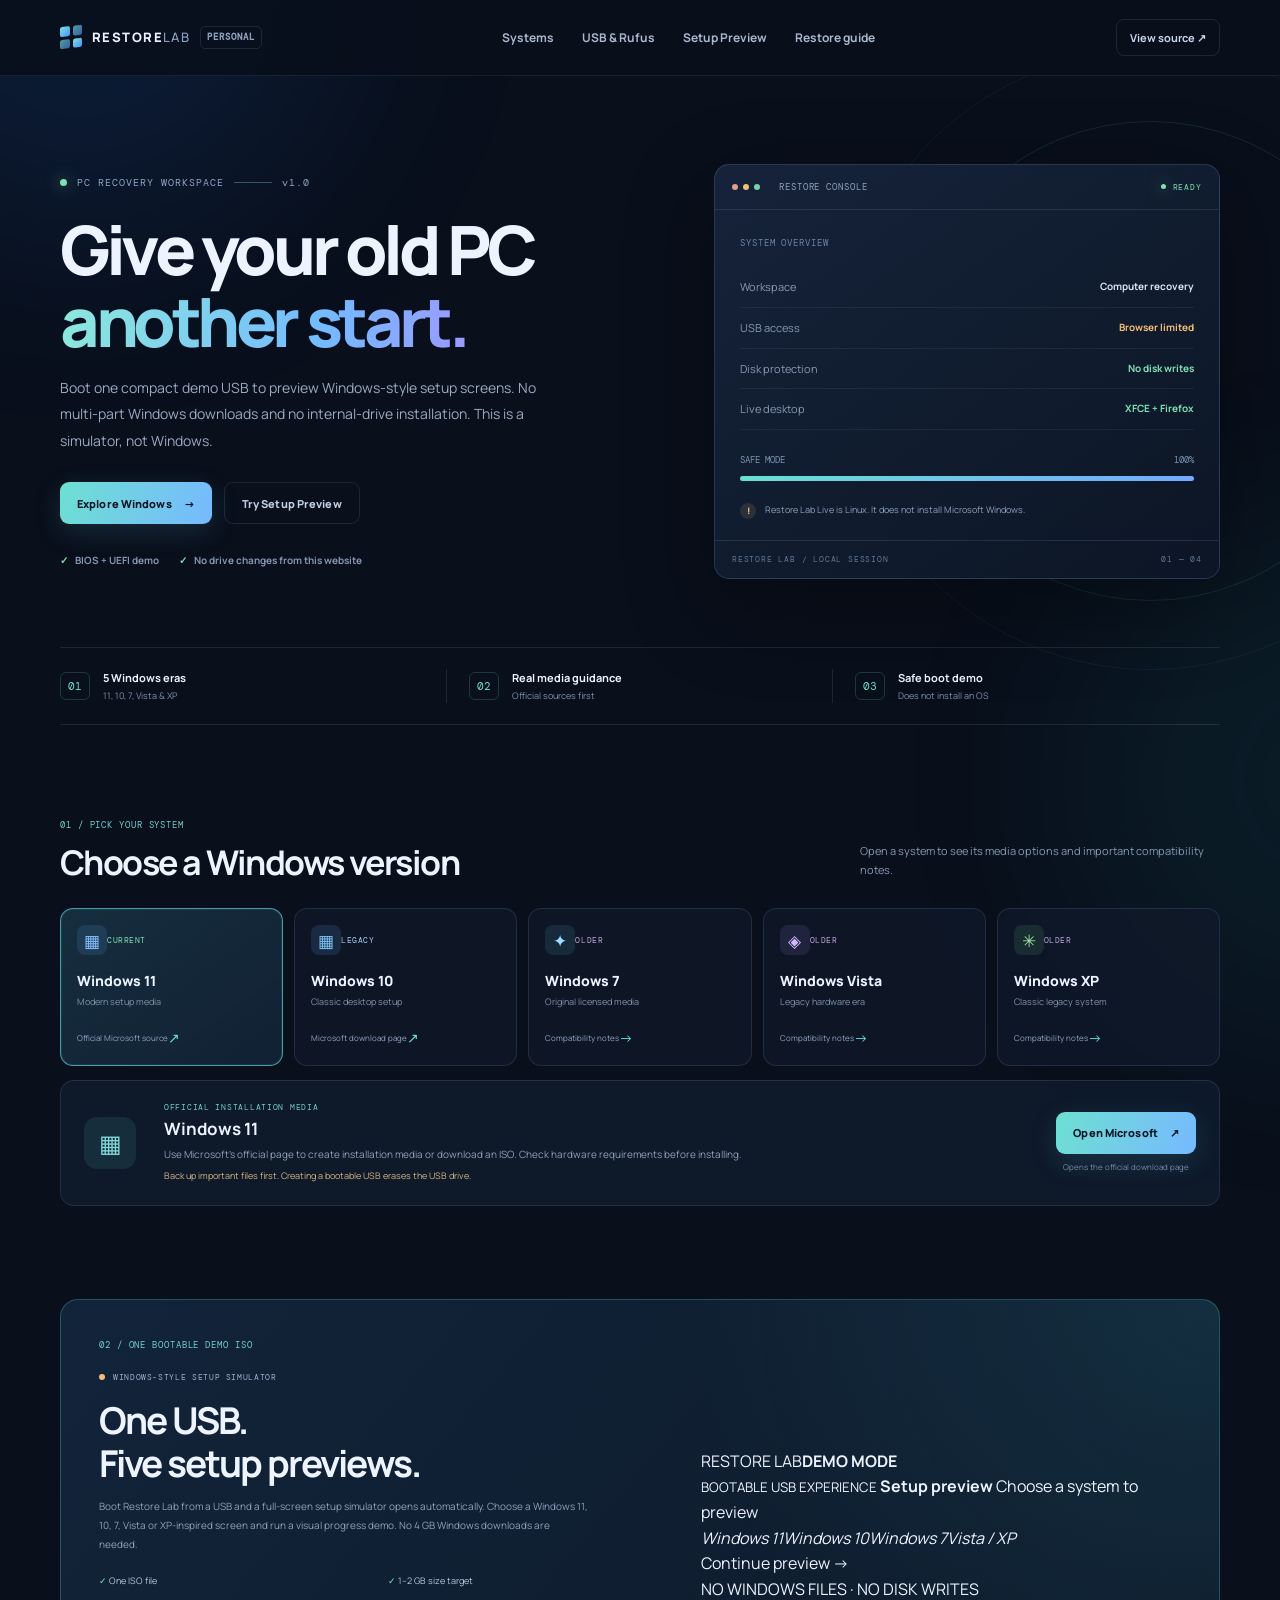
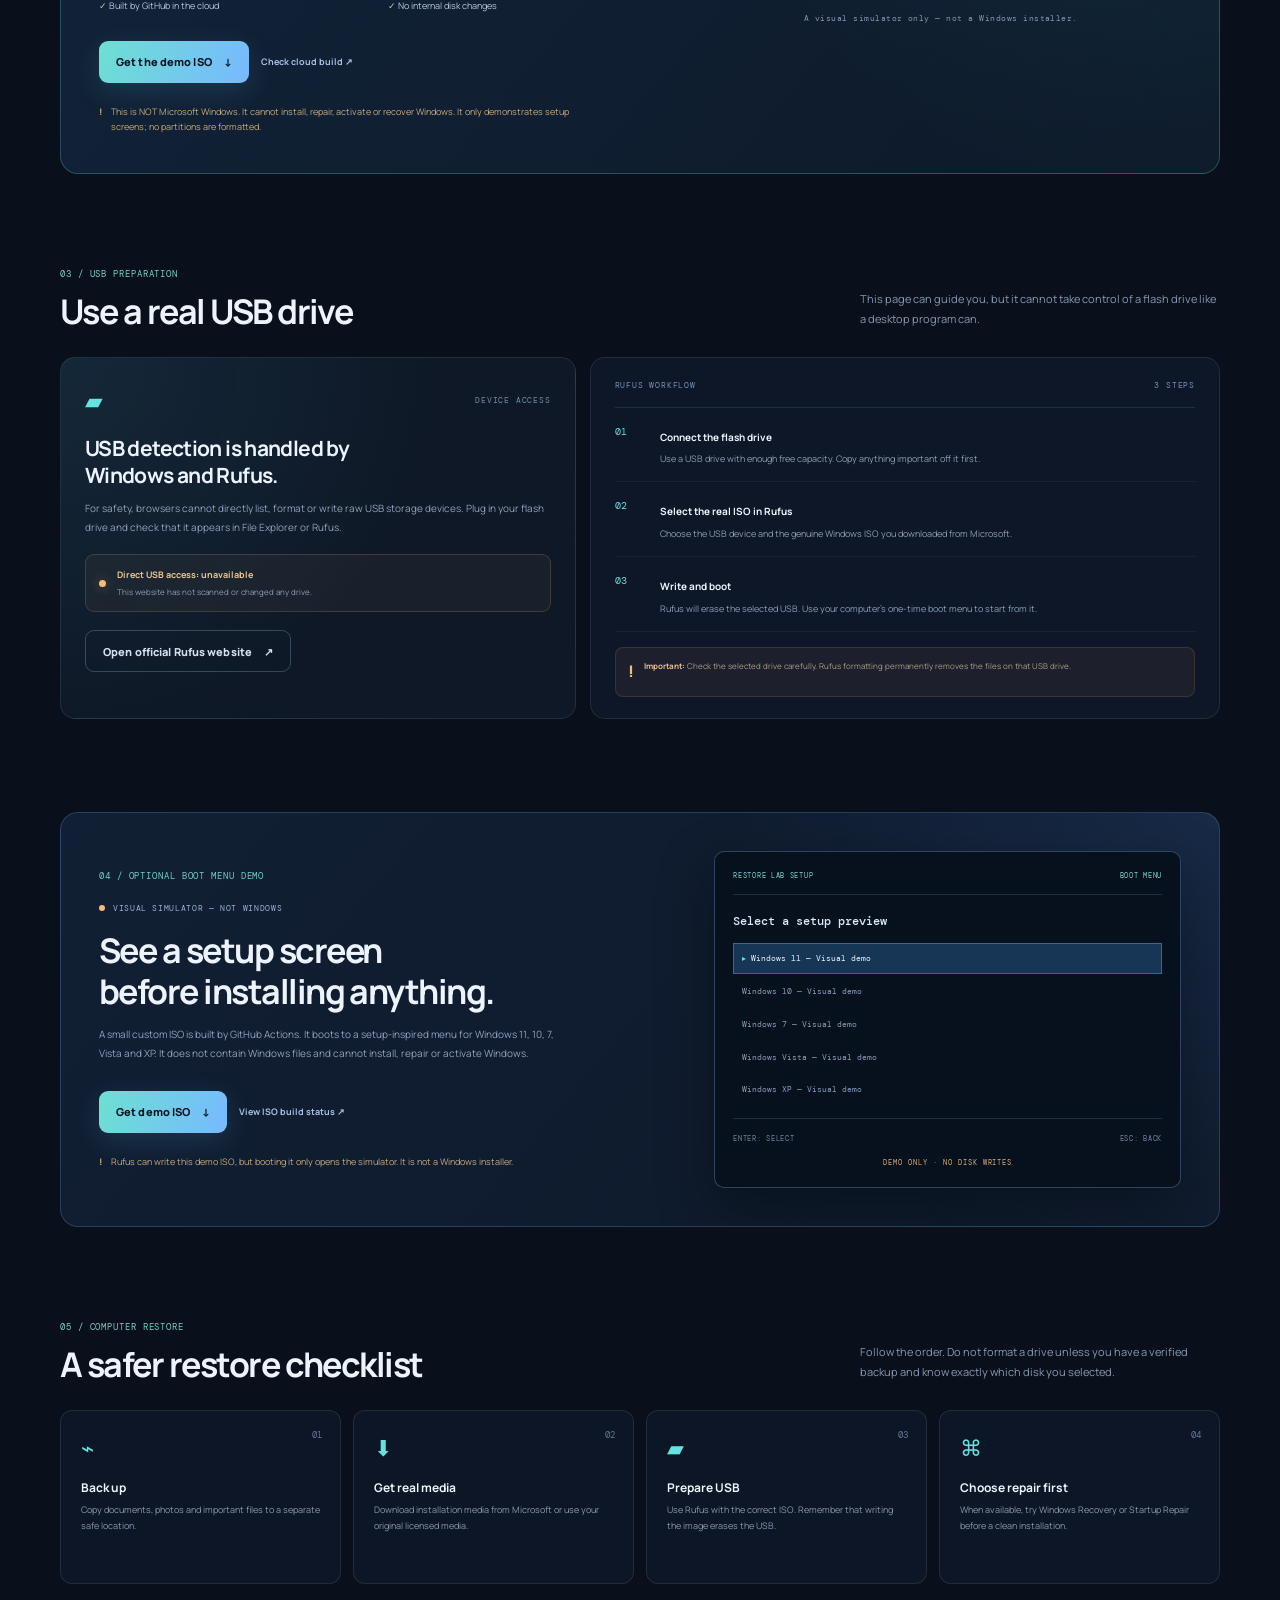
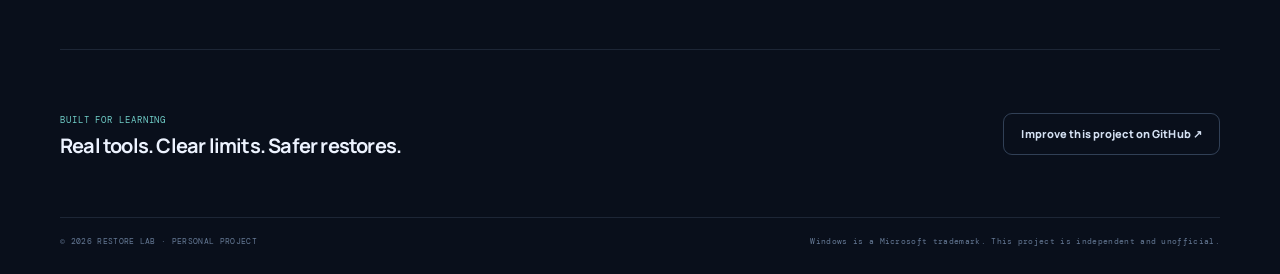
==== index.html @ e09417a5 "Update Restore Lab site for compact setup simulator ISO" ====
<!doctype html>
<html lang="en">
<head>
  <meta charset="utf-8">
  <meta name="viewport" content="width=device-width, initial-scale=1">
  <meta name="theme-color" content="#0b1220">
  <meta name="description" content="A personal PC recovery workspace for Windows installation media, USB preparation and a safe bootable setup simulator.">
  <title>Restore Lab — PC Recovery Workspace</title>
  <link rel="preconnect" href="https://fonts.googleapis.com">
  <link rel="preconnect" href="https://fonts.gstatic.com" crossorigin>
  <link href="https://fonts.googleapis.com/css2?family=DM+Mono:wght@400;500&family=Manrope:wght@400;500;600;700;800&display=swap" rel="stylesheet">
  <link rel="stylesheet" href="styles.css">
</head>
<body>
  <div class="ambient ambient-one"></div>
  <div class="ambient ambient-two"></div>

  <header class="topbar">
    <a class="brand" href="#home" aria-label="Restore Lab home">
      <span class="brand-mark"><span></span><span></span><span></span><span></span></span>
      <span>RESTORE<span class="brand-light">LAB</span></span>
      <span class="version-tag">PERSONAL</span>
    </a>
    <nav class="main-nav" aria-label="Main navigation">
      <a href="#systems">Systems</a>
      <a href="#usb">USB & Rufus</a>
      <a href="#live-os">Setup Preview</a>
      <a href="#restore">Restore guide</a>
    </nav>
    <a class="top-action" href="https://github.com/sd201826/Computer" target="_blank" rel="noopener">View source <span aria-hidden="true">↗</span></a>
  </header>

  <main id="home">
    <section class="hero shell">
      <div class="hero-copy">
        <div class="eyebrow"><span class="pulse-dot"></span> PC RECOVERY WORKSPACE <span class="eyebrow-line"></span> v1.0</div>
        <h1>Give your old PC<br><span class="gradient-text">another start.</span></h1>
        <p class="hero-lead">Boot one compact demo USB to preview Windows-style setup screens. No multi-part Windows downloads and no internal-drive installation. This is a simulator, not Windows.</p>
        <div class="hero-actions">
          <a class="button button-primary" href="#systems">Explore Windows <span aria-hidden="true">→</span></a>
          <a class="button button-quiet" href="#live-os">Try Setup Preview</a>
        </div>
        <div class="hero-footnotes">
          <span><i class="tiny-check">✓</i> BIOS + UEFI demo</span>
          <span><i class="tiny-check">✓</i> No drive changes from this website</span>
        </div>
      </div>

      <div class="console-card">
        <div class="console-top">
          <div class="window-dots"><i></i><i></i><i></i></div>
          <span>RESTORE CONSOLE</span>
          <span class="console-live"><b></b> READY</span>
        </div>
        <div class="console-content">
          <div class="console-heading">SYSTEM OVERVIEW</div>
          <div class="console-row"><span>Workspace</span><strong>Computer recovery</strong></div>
          <div class="console-row"><span>USB access</span><strong class="status-limited">Browser limited</strong></div>
          <div class="console-row"><span>Disk protection</span><strong class="status-ok">No disk writes</strong></div>
          <div class="console-row"><span>Live desktop</span><strong class="status-ok">XFCE + Firefox</strong></div>
          <div class="console-progress-label"><span>SAFE MODE</span><span>100%</span></div>
          <div class="console-progress"><span></span></div>
          <div class="console-note"><span class="note-symbol">!</span> Restore Lab Live is Linux. It does not install Microsoft Windows.</div>
        </div>
        <div class="console-bottom"><span>RESTORE LAB / LOCAL SESSION</span><span>01 — 04</span></div>
      </div>
      <div class="hero-orbit orbit-a"></div>
      <div class="hero-orbit orbit-b"></div>
    </section>

    <section class="metric-strip shell" aria-label="Workspace capabilities">
      <div class="metric"><span class="metric-icon">01</span><div><strong>5 Windows eras</strong><small>11, 10, 7, Vista & XP</small></div></div>
      <div class="metric"><span class="metric-icon">02</span><div><strong>Real media guidance</strong><small>Official sources first</small></div></div>
      <div class="metric"><span class="metric-icon">03</span><div><strong>Safe boot demo</strong><small>Does not install an OS</small></div></div>
    </section>

    <section class="section shell" id="systems">
      <div class="section-heading">
        <div><div class="section-kicker">01 / PICK YOUR SYSTEM</div><h2>Choose a Windows version</h2></div>
        <p>Open a system to see its media options and important compatibility notes.</p>
      </div>

      <div class="system-grid">
        <button class="system-card selected" type="button" data-system="win11" aria-pressed="true">
          <span class="system-topline"><span class="system-icon windows-icon">▦</span><span class="system-status status-current">CURRENT</span></span>
          <span class="system-name">Windows 11</span>
          <span class="system-desc">Modern setup media</span>
          <span class="system-bottom"><span>Official Microsoft source</span><span class="arrow">↗</span></span>
        </button>
        <button class="system-card" type="button" data-system="win10" aria-pressed="false">
          <span class="system-topline"><span class="system-icon win10-icon">▦</span><span class="system-status status-legacy">LEGACY</span></span>
          <span class="system-name">Windows 10</span>
          <span class="system-desc">Classic desktop setup</span>
          <span class="system-bottom"><span>Microsoft download page</span><span class="arrow">↗</span></span>
        </button>
        <button class="system-card" type="button" data-system="win7" aria-pressed="false">
          <span class="system-topline"><span class="system-icon win7-icon">✦</span><span class="system-status status-old">OLDER</span></span>
          <span class="system-name">Windows 7</span>
          <span class="system-desc">Original licensed media</span>
          <span class="system-bottom"><span>Compatibility notes</span><span class="arrow">→</span></span>
        </button>
        <button class="system-card" type="button" data-system="vista" aria-pressed="false">
          <span class="system-topline"><span class="system-icon vista-icon">◈</span><span class="system-status status-old">OLDER</span></span>
          <span class="system-name">Windows Vista</span>
          <span class="system-desc">Legacy hardware era</span>
          <span class="system-bottom"><span>Compatibility notes</span><span class="arrow">→</span></span>
        </button>
        <button class="system-card" type="button" data-system="xp" aria-pressed="false">
          <span class="system-topline"><span class="system-icon xp-icon">✳</span><span class="system-status status-old">OLDER</span></span>
          <span class="system-name">Windows XP</span>
          <span class="system-desc">Classic legacy system</span>
          <span class="system-bottom"><span>Compatibility notes</span><span class="arrow">→</span></span>
        </button>
      </div>

      <div class="system-detail" aria-live="polite">
        <div class="detail-icon" id="detail-icon">▦</div>
        <div class="detail-copy">
          <div class="detail-eyebrow" id="detail-eyebrow">OFFICIAL INSTALLATION MEDIA</div>
          <h3 id="detail-title">Windows 11</h3>
          <p id="detail-description">Use Microsoft's official page to create installation media or download an ISO. Check hardware requirements before installing.</p>
          <div class="detail-warning" id="detail-warning">Back up important files first. Creating a bootable USB erases the USB drive.</div>
        </div>
        <div class="detail-action">
          <a class="button button-primary" id="detail-link" href="https://www.microsoft.com/software-download/windows11" target="_blank" rel="noopener">Open Microsoft <span aria-hidden="true">↗</span></a>
          <span id="detail-link-note">Opens the official download page</span>
        </div>
      </div>
    </section>

    <section class="section shell" id="live-os">
      <div class="live-os-card">
        <div class="live-os-copy">
          <div class="section-kicker">02 / ONE BOOTABLE DEMO ISO</div>
          <div class="demo-label"><span></span> WINDOWS-STYLE SETUP SIMULATOR</div>
          <h2>One USB.<br>Five setup previews.</h2>
          <p>Boot Restore Lab from a USB and a full-screen setup simulator opens automatically. Choose a Windows 11, 10, 7, Vista or XP-inspired screen and run a visual progress demo. No 4 GB Windows downloads are needed.</p>
          <div class="live-feature-list">
            <span>✓ One ISO file</span><span>✓ 1–2 GB size target</span>
            <span>✓ Built by GitHub in the cloud</span><span>✓ No internal disk changes</span>
          </div>
          <div class="simulator-actions">
            <a class="button button-primary" href="https://github.com/sd201826/Computer/releases/tag/restore-lab-live-latest" target="_blank" rel="noopener">Get the demo ISO <span aria-hidden="true">↓</span></a>
            <a class="text-link" href="https://github.com/sd201826/Computer/actions/workflows/build-live-os.yml" target="_blank" rel="noopener">Check cloud build ↗</a>
          </div>
          <div class="simulator-warning"><span>!</span> This is NOT Microsoft Windows. It cannot install, repair, activate or recover Windows. It only demonstrates setup screens; no partitions are formatted.</div>
        </div>
        <div class="live-os-preview">
          <div class="setup-preview-screen">
            <div class="setup-preview-header"><span class="setup-preview-mark"></span><span>RESTORE LAB</span><b>DEMO MODE</b></div>
            <div class="setup-preview-body">
              <small>BOOTABLE USB EXPERIENCE</small>
              <strong>Setup preview</strong>
              <span>Choose a system to preview</span>
              <div class="setup-preview-choices"><i>Windows 11</i><i>Windows 10</i><i>Windows 7</i><i>Vista / XP</i></div>
              <div class="setup-preview-button">Continue preview <span>→</span></div>
            </div>
            <div class="setup-preview-footer">NO WINDOWS FILES · NO DISK WRITES</div>
          </div>
          <div class="theme-note">A visual simulator only — not a Windows installer.</div>
        </div>
      </div>
    </section>

    <section class="section shell" id="usb">
      <div class="section-heading">
        <div><div class="section-kicker">03 / USB PREPARATION</div><h2>Use a real USB drive</h2></div>
        <p>This page can guide you, but it cannot take control of a flash drive like a desktop program can.</p>
      </div>
      <div class="usb-layout">
        <div class="usb-panel">
          <div class="usb-panel-head"><span class="usb-symbol">▰</span><span class="panel-tag">DEVICE ACCESS</span></div>
          <h3>USB detection is handled by Windows and Rufus.</h3>
          <p>For safety, browsers cannot directly list, format or write raw USB storage devices. Plug in your flash drive and check that it appears in File Explorer or Rufus.</p>
          <div class="device-state"><span class="device-state-dot"></span><div><strong>Direct USB access: unavailable</strong><small>This website has not scanned or changed any drive.</small></div></div>
          <a class="button button-outline" href="https://rufus.ie/" target="_blank" rel="noopener">Open official Rufus website <span aria-hidden="true">↗</span></a>
        </div>
        <div class="steps-panel">
          <div class="steps-title"><span>RUFUS WORKFLOW</span><span>3 STEPS</span></div>
          <div class="step-row"><span class="step-number">01</span><div><strong>Connect the flash drive</strong><p>Use a USB drive with enough free capacity. Copy anything important off it first.</p></div></div>
          <div class="step-row"><span class="step-number">02</span><div><strong>Select the real ISO in Rufus</strong><p>Choose the USB device and the genuine Windows ISO you downloaded from Microsoft.</p></div></div>
          <div class="step-row"><span class="step-number">03</span><div><strong>Write and boot</strong><p>Rufus will erase the selected USB. Use your computer's one-time boot menu to start from it.</p></div></div>
          <div class="danger-note"><span>!</span><p><strong>Important:</strong> Check the selected drive carefully. Rufus formatting permanently removes the files on that USB drive.</p></div>
        </div>
      </div>
    </section>

    <section class="section shell" id="simulator">
      <div class="simulator-card">
        <div class="simulator-copy">
          <div class="section-kicker">04 / OPTIONAL BOOT MENU DEMO</div>
          <div class="demo-label"><span></span> VISUAL SIMULATOR — NOT WINDOWS</div>
          <h2>See a setup screen<br>before installing anything.</h2>
          <p>A small custom ISO is built by GitHub Actions. It boots to a setup-inspired menu for Windows 11, 10, 7, Vista and XP. It does not contain Windows files and cannot install, repair or activate Windows.</p>
          <div class="simulator-actions">
            <a class="button button-primary" href="https://github.com/sd201826/Computer/releases/tag/simulator-latest" target="_blank" rel="noopener">Get demo ISO <span aria-hidden="true">↓</span></a>
            <a class="text-link" href="https://github.com/sd201826/Computer/actions/workflows/build-demo-iso.yml" target="_blank" rel="noopener">View ISO build status ↗</a>
          </div>
          <div class="simulator-warning"><span>!</span> Rufus can write this demo ISO, but booting it only opens the simulator. It is not a Windows installer.</div>
        </div>
        <div class="boot-preview" aria-label="Illustration of the boot simulator menu">
          <div class="boot-top"><span>RESTORE LAB SETUP</span><span>BOOT MENU</span></div>
          <div class="boot-title">Select a setup preview</div>
          <div class="boot-option active"><span>▸</span> Windows 11 — Visual demo</div>
          <div class="boot-option"><span> </span> Windows 10 — Visual demo</div>
          <div class="boot-option"><span> </span> Windows 7 — Visual demo</div>
          <div class="boot-option"><span> </span> Windows Vista — Visual demo</div>
          <div class="boot-option"><span> </span> Windows XP — Visual demo</div>
          <div class="boot-foot"><span>ENTER: SELECT</span><span>ESC: BACK</span></div>
          <div class="boot-disclaimer">DEMO ONLY · NO DISK WRITES</div>
        </div>
      </div>
    </section>

    <section class="section shell" id="restore">
      <div class="section-heading">
        <div><div class="section-kicker">05 / COMPUTER RESTORE</div><h2>A safer restore checklist</h2></div>
        <p>Follow the order. Do not format a drive unless you have a verified backup and know exactly which disk you selected.</p>
      </div>
      <div class="restore-grid">
        <article class="restore-item"><span class="restore-number">01</span><span class="restore-icon">⌁</span><h3>Back up</h3><p>Copy documents, photos and important files to a separate safe location.</p></article>
        <article class="restore-item"><span class="restore-number">02</span><span class="restore-icon">⬇</span><h3>Get real media</h3><p>Download installation media from Microsoft or use your original licensed media.</p></article>
        <article class="restore-item"><span class="restore-number">03</span><span class="restore-icon">▰</span><h3>Prepare USB</h3><p>Use Rufus with the correct ISO. Remember that writing the image erases the USB.</p></article>
        <article class="restore-item"><span class="restore-number">04</span><span class="restore-icon">⌘</span><h3>Choose repair first</h3><p>When available, try Windows Recovery or Startup Repair before a clean installation.</p></article>
      </div>
    </section>

    <section class="footer-callout shell">
      <div><span class="section-kicker">BUILT FOR LEARNING</span><h2>Real tools. Clear limits. Safer restores.</h2></div>
      <a class="button button-outline" href="https://github.com/sd201826/Computer" target="_blank" rel="noopener">Improve this project on GitHub ↗</a>
    </section>
  </main>

  <footer class="footer shell">
    <span>© <span id="year"></span> RESTORE LAB · PERSONAL PROJECT</span>
    <span>Windows is a Microsoft trademark. This project is independent and unofficial.</span>
  </footer>
  <script src="app.js"></script>
</body>
</html>
---- styles.css ----
:root {
  color-scheme: dark;
  --bg: #090f1b;
  --panel: #101a2b;
  --panel-2: #142137;
  --line: rgba(159, 183, 220, .14);
  --muted: #91a1bb;
  --text: #edf3ff;
  --blue: #60a5fa;
  --cyan: #64e3df;
  --green: #7fe0b2;
  --orange: #f4bd74;
  --radius: 22px;
}
* { box-sizing: border-box; }
html { scroll-behavior: smooth; scroll-padding-top: 88px; }
body {
  margin: 0; min-width: 320px; background: var(--bg); color: var(--text);
  font-family: Manrope, "Segoe UI", sans-serif; line-height: 1.6; overflow-x: hidden;
}
a { color: inherit; text-decoration: none; }
button { font: inherit; }
.ambient { position: fixed; width: 520px; height: 520px; border-radius: 50%; filter: blur(110px); opacity: .13; pointer-events: none; z-index: -1; }
.ambient-one { top: -280px; left: -180px; background: #2073e8; }
.ambient-two { right: -310px; top: 520px; background: #27b7b2; opacity: .08; }
.shell { width: min(1160px, calc(100% - 48px)); margin-inline: auto; }
.topbar {
  position: sticky; top: 0; z-index: 20; height: 76px; padding: 0 max(24px, calc((100vw - 1160px) / 2));
  display: flex; align-items: center; justify-content: space-between; gap: 28px;
  background: rgba(9, 15, 27, .84); border-bottom: 1px solid rgba(159,183,220,.1); backdrop-filter: blur(18px);
}
.brand { display: flex; align-items: center; gap: 10px; font-size: 13px; font-weight: 800; letter-spacing: .11em; white-space: nowrap; }
.brand-light { color: #8ca3c5; font-weight: 500; }
.brand-mark { width: 22px; height: 22px; display: grid; grid-template-columns: repeat(2, 1fr); gap: 3px; transform: skewY(-7deg); }
.brand-mark span { background: linear-gradient(135deg, #78e6dd, #4d8ef7); border-radius: 2px; }
.brand-mark span:nth-child(2), .brand-mark span:nth-child(3) { opacity: .65; }
.version-tag, .panel-tag, .section-kicker, .eyebrow, .console-heading, .console-bottom, .console-top, .steps-title, .boot-top, .boot-foot, .boot-disclaimer {
  font-family: "DM Mono", monospace; letter-spacing: .1em;
}
.version-tag { color: #8ca0bd; border: 1px solid var(--line); border-radius: 5px; padding: 3px 6px; font-size: 9px; }
.main-nav { display: flex; align-items: center; justify-content: center; gap: 28px; color: #aab8ce; font-size: 12px; font-weight: 700; }
.main-nav a { transition: color .2s; }
.main-nav a:hover, .text-link:hover { color: var(--cyan); }
.top-action { border: 1px solid var(--line); border-radius: 8px; padding: 9px 13px; font-size: 11px; font-weight: 700; color: #c9d6eb; white-space: nowrap; transition: .2s; }
.top-action:hover { border-color: rgba(100,227,223,.5); color: var(--cyan); }
.hero { min-height: 500px; display: grid; grid-template-columns: 1.08fr .92fr; align-items: center; gap: 60px; padding-block: 88px 68px; position: relative; }
.hero-copy { position: relative; z-index: 1; }
.eyebrow { color: #8fa2c1; font-size: 10px; display: flex; align-items: center; gap: 10px; }
.pulse-dot, .console-live b, .demo-label span { width: 7px; height: 7px; border-radius: 50%; background: var(--green); box-shadow: 0 0 16px rgba(127,224,178,.75); }
.eyebrow-line { width: 38px; height: 1px; background: #3b536f; }
h1 { margin: 22px 0 18px; font-size: clamp(42px, 5.6vw, 68px); line-height: 1.06; letter-spacing: -.065em; font-weight: 800; }
.gradient-text { color: #7bdedb; background: linear-gradient(95deg, #8de8dc 0%, #74baff 65%, #9b9aff 100%); -webkit-background-clip: text; background-clip: text; -webkit-text-fill-color: transparent; }
.hero-lead { max-width: 510px; color: #9baac1; font-size: 14px; line-height: 1.9; }
.hero-actions, .simulator-actions { display: flex; align-items: center; flex-wrap: wrap; gap: 12px; margin-top: 28px; }
.button { display: inline-flex; align-items: center; justify-content: center; gap: 12px; min-height: 42px; padding: 0 17px; border-radius: 9px; font-size: 11px; font-weight: 800; letter-spacing: .01em; transition: transform .2s, border-color .2s, background .2s; cursor: pointer; }
.button:hover { transform: translateY(-2px); }
.button-primary { background: linear-gradient(110deg, #6de0d2, #77b9ff); color: #081323; box-shadow: 0 8px 28px rgba(89,189,220,.16); }
.button-quiet { color: #c2cee1; border: 1px solid var(--line); }
.button-quiet:hover, .button-outline:hover { border-color: rgba(100,227,223,.55); color: var(--cyan); }
.button-outline { border: 1px solid rgba(126,157,199,.35); color: #d4e0f2; }
.hero-footnotes { display: flex; flex-wrap: wrap; gap: 20px; margin-top: 28px; color: #8395b0; font-size: 10px; font-weight: 700; }
.tiny-check { font-style: normal; color: var(--green); margin-right: 5px; }
.console-card { z-index: 1; position: relative; border: 1px solid rgba(129,163,211,.22); background: linear-gradient(145deg, rgba(22,36,59,.96), rgba(12,22,38,.98)); border-radius: 15px; box-shadow: 0 28px 90px rgba(0,0,0,.32); overflow: hidden; }
.console-top { height: 45px; display: flex; align-items: center; gap: 12px; padding: 0 17px; border-bottom: 1px solid var(--line); color: #8fa2bf; font-size: 9px; }
.window-dots { display: flex; gap: 5px; margin-right: 7px; }
.window-dots i { width: 6px; height: 6px; background: #415875; border-radius: 50%; }
.window-dots i:first-child { background: #e59b87; }.window-dots i:nth-child(2) { background: #e9c477; }.window-dots i:nth-child(3) { background: #77d4a8; }
.console-live { margin-left: auto; display: flex; align-items: center; gap: 7px; color: var(--green); font-size: 8px; }
.console-live b { width: 5px; height: 5px; }
.console-content { padding: 26px 25px 21px; }
.console-heading { color: #6986a9; font-size: 9px; margin-bottom: 17px; }
.console-row { display: flex; justify-content: space-between; gap: 12px; padding: 11px 0; border-bottom: 1px solid rgba(159,183,220,.08); color: #8799b4; font-size: 11px; }
.console-row strong { color: #d8e3f3; font-size: 10px; font-weight: 700; }
.console-row .status-limited { color: var(--orange); }.console-row .status-ok { color: var(--green); }
.console-progress-label { margin-top: 23px; display: flex; justify-content: space-between; color: #7f93af; font-family: "DM Mono", monospace; font-size: 9px; }
.console-progress { height: 5px; margin-top: 9px; border-radius: 10px; overflow: hidden; background: #253650; }
.console-progress span { display: block; width: 100%; height: 100%; background: linear-gradient(90deg, #69dfd2, #73aaff); }
.console-note { margin-top: 22px; display: flex; gap: 9px; align-items: flex-start; color: #8ea1bb; font-size: 9px; line-height: 1.6; }
.note-symbol { width: 16px; height: 16px; flex: 0 0 auto; display: grid; place-items: center; border-radius: 50%; color: #efc17e; background: rgba(239,193,126,.12); font-weight: 800; }
.console-bottom { display: flex; justify-content: space-between; padding: 12px 17px; border-top: 1px solid var(--line); color: #607895; font-size: 8px; }
.hero-orbit { position: absolute; border: 1px solid rgba(100,227,223,.12); border-radius: 50%; pointer-events: none; }
.orbit-a { width: 480px; height: 480px; top: 45px; right: -170px; }.orbit-b { width: 620px; height: 620px; top: -26px; right: -240px; border-color: rgba(110,160,255,.08); }
.metric-strip { display: grid; grid-template-columns: repeat(3, 1fr); border-block: 1px solid var(--line); padding-block: 21px; }
.metric { display: flex; align-items: center; gap: 13px; padding-inline: 22px; border-right: 1px solid var(--line); }
.metric:first-child { padding-left: 0; }.metric:last-child { border: 0; }
.metric-icon { color: #6de0d2; font: 11px "DM Mono", monospace; border: 1px solid rgba(109,224,210,.2); border-radius: 6px; padding: 6px 7px; }
.metric strong, .metric small { display: block; }.metric strong { font-size: 11px; }.metric small { color: #7f91ab; font-size: 9px; margin-top: 2px; }
.section { padding-top: 93px; }
.section-heading { display: flex; justify-content: space-between; align-items: end; gap: 30px; margin-bottom: 25px; }
.section-kicker { color: #71cfc9; font-size: 9px; margin-bottom: 10px; }
.section-heading h2, .simulator-copy h2 { margin: 0; font-size: clamp(25px, 3vw, 34px); line-height: 1.2; letter-spacing: -.045em; }
.section-heading > p { max-width: 360px; color: #8798b2; font-size: 11px; line-height: 1.8; margin: 0 0 3px; }
.system-grid { display: grid; grid-template-columns: repeat(5, 1fr); gap: 11px; }
.system-card { text-align: left; display: flex; flex-direction: column; min-width: 0; min-height: 158px; padding: 16px; border: 1px solid var(--line); border-radius: 13px; background: rgba(16,26,43,.76); color: var(--text); cursor: pointer; transition: .2s ease; }
.system-card:hover { transform: translateY(-3px); border-color: rgba(112,188,230,.4); background: #142239; }
.system-card.selected { border-color: rgba(100,227,223,.64); background: linear-gradient(145deg, rgba(27,59,77,.72), rgba(19,34,54,.93)); box-shadow: inset 0 0 0 1px rgba(100,227,223,.08); }
.system-topline { display: flex; align-items: center; justify-content: space-between; }
.system-icon { width: 30px; height: 30px; display: grid; place-items: center; font-size: 17px; border-radius: 8px; background: rgba(101,162,240,.14); color: #87c2ff; }
.win10-icon { color: #7dc7f8; }.win7-icon { color: #9edbff; background: rgba(85,177,220,.13); }.vista-icon { color: #d2b8ff; background: rgba(157,120,225,.13); }.xp-icon { color: #9ee2a9; background: rgba(104,190,126,.13); }
.system-status { font: 8px "DM Mono", monospace; letter-spacing: .07em; }.status-current { color: var(--green); }.status-legacy { color: #a8c8f3; }.status-old { color: #c0a3dc; }
.system-name { font-size: 14px; font-weight: 800; margin-top: 15px; }.system-desc { color: #8192ad; font-size: 9px; margin-top: 2px; }
.system-bottom { display: flex; align-items: center; justify-content: space-between; color: #91a5c3; font-size: 8px; margin-top: auto; padding-top: 15px; }
.arrow { color: var(--cyan); font-size: 14px; }
.system-detail { display: grid; grid-template-columns: 60px 1fr auto; align-items: center; gap: 20px; padding: 21px 23px; margin-top: 14px; border: 1px solid var(--line); border-radius: 14px; background: rgba(17,29,48,.76); }
.detail-icon { width: 52px; height: 52px; display: grid; place-items: center; border-radius: 13px; color: #83d9dc; background: rgba(100,227,223,.1); font-size: 24px; }
.detail-eyebrow { color: #71cfc9; font: 8px "DM Mono", monospace; letter-spacing: .09em; }
.detail-copy h3 { margin: 3px 0 4px; font-size: 17px; }.detail-copy p { margin: 0; color: #91a1bb; font-size: 10px; line-height: 1.7; }
.detail-warning { color: #d4b582; font-size: 9px; margin-top: 6px; }
.detail-action { display: flex; flex-direction: column; align-items: center; gap: 7px; }.detail-action .button { white-space: nowrap; }.detail-action > span { color: #788ba8; font-size: 8px; text-align: center; }
.usb-layout { display: grid; grid-template-columns: .9fr 1.1fr; gap: 14px; }
.usb-panel, .steps-panel { border: 1px solid var(--line); border-radius: 15px; padding: 24px; background: rgba(16,26,43,.8); }
.usb-panel { background: radial-gradient(circle at 0 0, rgba(66,156,173,.13), transparent 60%), rgba(16,26,43,.86); }
.usb-panel-head { display: flex; justify-content: space-between; align-items: center; }.usb-symbol { color: var(--cyan); font-size: 23px; }.panel-tag { color: #738ba9; font-size: 8px; }
.usb-panel h3 { max-width: 300px; margin: 16px 0 8px; font-size: 21px; line-height: 1.3; letter-spacing: -.03em; }
.usb-panel > p { color: #91a1bb; font-size: 10px; line-height: 1.85; }
.device-state { display: flex; gap: 11px; align-items: center; padding: 13px; margin: 18px 0; border: 1px solid rgba(244,189,116,.18); border-radius: 9px; background: rgba(244,189,116,.05); }
.device-state-dot { width: 7px; height: 7px; border-radius: 50%; background: var(--orange); box-shadow: 0 0 12px rgba(244,189,116,.4); }
.device-state strong, .device-state small { display: block; }.device-state strong { color: #e8c797; font-size: 9px; }.device-state small { color: #8e9db4; font-size: 8px; margin-top: 3px; }
.steps-panel { padding: 21px 24px; }.steps-title { display: flex; justify-content: space-between; color: #7792b4; font-size: 8px; padding-bottom: 15px; border-bottom: 1px solid var(--line); }
.step-row { display: grid; grid-template-columns: 35px 1fr; gap: 10px; padding: 15px 0; border-bottom: 1px solid rgba(159,183,220,.08); }
.step-number { color: var(--cyan); font: 10px "DM Mono", monospace; padding-top: 2px; }.step-row strong { font-size: 10px; }.step-row p { margin: 3px 0 0; color: #8d9db6; font-size: 9px; line-height: 1.7; }
.danger-note { display: flex; gap: 10px; align-items: flex-start; margin-top: 15px; padding: 11px 12px; background: rgba(242,169,111,.07); border: 1px solid rgba(242,169,111,.14); border-radius: 8px; }
.danger-note > span { color: #efbb82; font-weight: 800; }.danger-note p { margin: 0; color: #a99b89; font-size: 8px; line-height: 1.7; }.danger-note strong { color: #eac18e; }
.simulator-card { display: grid; grid-template-columns: 1.1fr .9fr; align-items: center; gap: 45px; padding: 38px; border: 1px solid rgba(105,168,224,.25); border-radius: 18px; background: radial-gradient(circle at 100% 0, rgba(69,124,205,.16), transparent 40%), linear-gradient(130deg, #111f34, #0e192a); overflow: hidden; }
.demo-label { display: inline-flex; align-items: center; gap: 8px; color: #9ab2d0; font: 8px "DM Mono", monospace; letter-spacing: .08em; margin: 7px 0 17px; }.demo-label span { width: 6px; height: 6px; background: var(--orange); box-shadow: none; }
.simulator-copy h2 { font-size: clamp(25px, 3vw, 34px); }.simulator-copy > p { max-width: 470px; color: #91a1bb; font-size: 10px; line-height: 1.9; margin-top: 13px; }
.text-link { color: #a8c0e4; font-size: 9px; font-weight: 700; }
.simulator-warning { display: flex; gap: 9px; max-width: 480px; margin-top: 21px; color: #c5a979; font-size: 9px; line-height: 1.7; }.simulator-warning span { font-weight: 800; }
.boot-preview { border: 1px solid rgba(117,169,230,.34); border-radius: 10px; background: #07101d; box-shadow: 0 20px 55px rgba(0,0,0,.35); padding: 18px; font-family: "DM Mono", monospace; }
.boot-top { display: flex; justify-content: space-between; color: #79d5d2; font-size: 7px; padding-bottom: 13px; border-bottom: 1px solid rgba(117,169,230,.2); }
.boot-title { color: #dce9fb; font-size: 12px; font-weight: 500; padding: 17px 0 10px; }
.boot-option { color: #879ebd; font-size: 8px; padding: 8px; margin: 2px 0; border: 1px solid transparent; }.boot-option.active { color: #eaf5ff; background: #173655; border-color: #2a6e91; }.boot-option.active span { color: var(--cyan); }
.boot-foot { display: flex; justify-content: space-between; border-top: 1px solid rgba(117,169,230,.2); color: #7186a3; font-size: 7px; padding-top: 14px; margin-top: 13px; }.boot-disclaimer { color: #deae70; font-size: 7px; text-align: center; margin-top: 13px; letter-spacing: .14em; }
.restore-grid { display: grid; grid-template-columns: repeat(4, 1fr); gap: 12px; }
.restore-item { min-height: 174px; position: relative; padding: 20px; border: 1px solid var(--line); border-radius: 12px; background: rgba(16,26,43,.7); }
.restore-number { position: absolute; top: 18px; right: 18px; color: #637995; font: 9px "DM Mono", monospace; }
.restore-icon { color: var(--cyan); font-size: 22px; }.restore-item h3 { margin: 12px 0 5px; font-size: 12px; }.restore-item p { color: #8798b1; font-size: 9px; line-height: 1.8; margin: 0; }
.footer-callout { display: flex; justify-content: space-between; align-items: center; gap: 20px; padding-block: 55px; margin-top: 65px; border-top: 1px solid var(--line); }
.footer-callout h2 { margin: 0; font-size: 20px; letter-spacing: -.04em; }.footer { display: flex; flex-wrap: wrap; justify-content: space-between; gap: 15px; border-top: 1px solid var(--line); padding-block: 18px 28px; color: #657995; font: 8px "DM Mono", monospace; letter-spacing: .04em; }
@media (max-width: 900px) {
  .main-nav { gap: 15px; }.hero { gap: 30px; }.system-grid { grid-template-columns: repeat(3, 1fr); }.simulator-card { gap: 25px; padding: 28px; }
}
@media (max-width: 680px) {
  .shell { width: min(100% - 32px, 540px); }
  .topbar { height: 64px; padding-inline: 16px; gap: 12px; }.main-nav { display: none; }.top-action { margin-left: auto; }
  .hero { grid-template-columns: 1fr; padding-block: 64px 42px; gap: 35px; }.console-card { max-width: 460px; width: 100%; }.hero-orbit { display: none; }
  .metric-strip { grid-template-columns: 1fr; gap: 13px; }.metric { padding: 0 0 13px; border-right: 0; border-bottom: 1px solid var(--line); }.metric:last-child { padding-bottom: 0; border-bottom: 0; }
  .section { padding-top: 68px; }.section-heading { display: block; }.section-heading > p { margin-top: 10px; }
  .system-grid { grid-template-columns: repeat(2, 1fr); }.system-detail { grid-template-columns: 45px 1fr; padding: 17px; gap: 12px; }.detail-icon { width: 42px; height: 42px; }.detail-action { grid-column: 1 / -1; align-items: flex-start; margin-top: 6px; }
  .usb-layout, .simulator-card { grid-template-columns: 1fr; }.simulator-card { padding: 23px; }.boot-preview { max-width: 420px; width: 100%; }
  .restore-grid { grid-template-columns: repeat(2, 1fr); }.footer-callout { display: block; padding-block: 42px; }.footer-callout .button { margin-top: 18px; }
}
@media (max-width: 390px) {
  .version-tag { display: none; }.system-grid { gap: 8px; }.system-card { padding: 12px; min-height: 145px; }.system-bottom { font-size: 7px; }
  .restore-grid { grid-template-columns: 1fr; }.hero-actions .button { width: 100%; }
}


.live-os-card { display:grid; grid-template-columns:1.08fr .92fr; align-items:center; gap:38px; padding:38px; border:1px solid rgba(100,227,223,.25); border-radius:18px; background:radial-gradient(circle at 100% 0,rgba(50,160,174,.14),transparent 42%),linear-gradient(130deg,#12243a,#0d1929); overflow:hidden; }
.live-os-copy h2 { margin:0; font-size:clamp(27px,3vw,37px); line-height:1.15; letter-spacing:-.05em; }
.live-os-copy > p { max-width:490px; color:#91a1bb; font-size:10px; line-height:1.9; margin-top:13px; }
.live-feature-list { display:grid; grid-template-columns:1fr 1fr; gap:10px 14px; margin-top:20px; color:#b7c9df; font-size:9px; }
.live-feature-list span::first-letter { color:var(--green); }
.live-os-preview { min-width:0; }
.desktop-window { min-height:250px; position:relative; overflow:hidden; border:1px solid rgba(130,187,224,.45); border-radius:11px; background:radial-gradient(circle at 80% 15%,rgba(89,198,210,.45),transparent 40%),linear-gradient(140deg,#18395d,#0b1628 75%); box-shadow:0 20px 55px rgba(0,0,0,.3); }
.desktop-titlebar { height:31px; display:flex; align-items:center; justify-content:space-between; padding:0 12px; background:rgba(8,16,29,.8); color:#d8e9fb; font:8px "DM Mono",monospace; letter-spacing:.08em; }
.desktop-icons { display:grid; grid-template-columns:repeat(2,54px); gap:22px; padding:26px 20px 70px; }
.desktop-icons div { display:flex; flex-direction:column; align-items:center; gap:5px; color:#e4efff; font-size:8px; text-shadow:0 1px 4px #07101d; }
.desktop-icons b { width:33px; height:33px; display:grid; place-items:center; border:1px solid rgba(200,229,255,.3); border-radius:9px; background:rgba(19,54,82,.7); color:#83e2df; font-size:18px; }
.desktop-taskbar { position:absolute; bottom:0; left:0; right:0; height:34px; display:flex; align-items:center; gap:14px; padding:0 12px; background:rgba(8,15,27,.9); color:#c8d8eb; font-size:8px; }
.desktop-taskbar > span:first-child { color:#78e0d7; font-size:14px; }.taskbar-clock { margin-left:auto; color:#8fa5c1; font:7px "DM Mono",monospace; }
.theme-note { margin-top:11px; color:#8298b5; font:8px "DM Mono",monospace; text-align:center; letter-spacing:.06em; }
@media (max-width:900px) { .live-os-card { gap:24px; padding:28px; } }
@media (max-width:680px) { .live-os-card { grid-template-columns:1fr; padding:23px; } .live-feature-list { grid-template-columns:1fr; } }
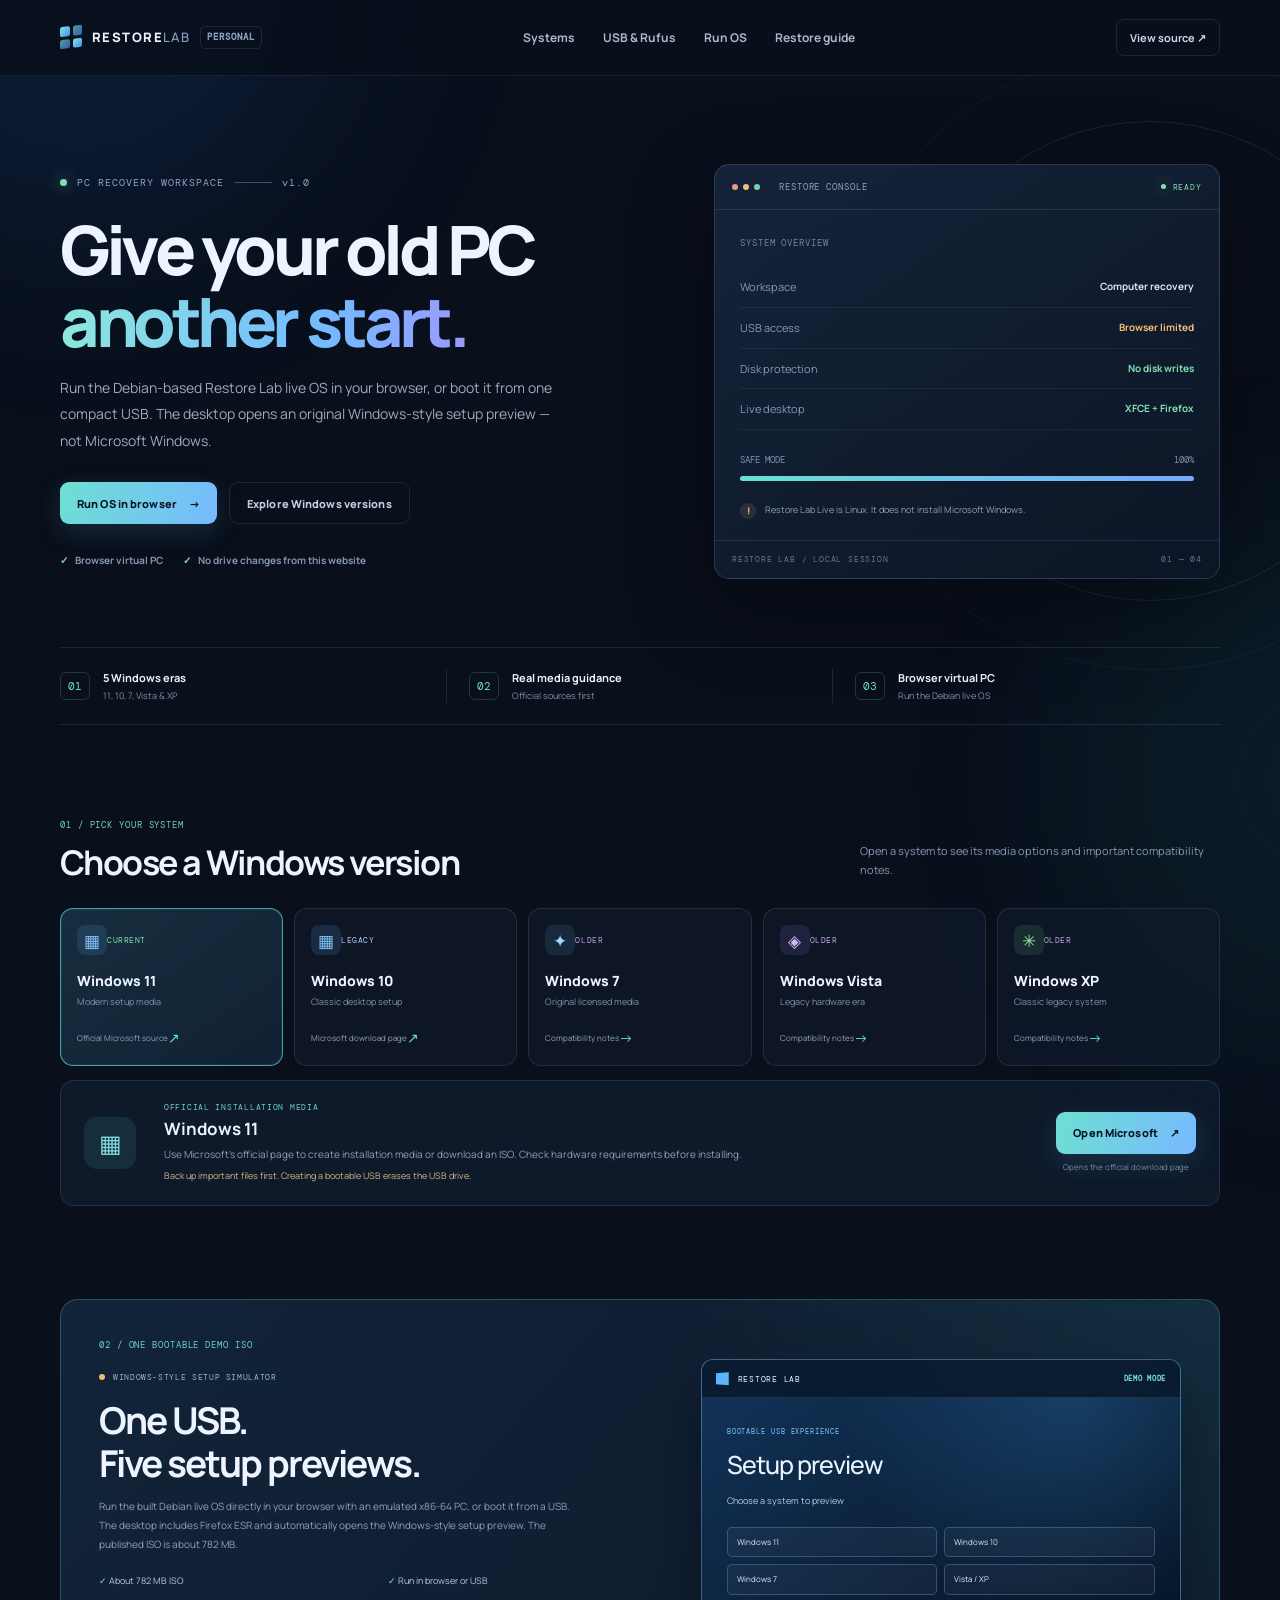
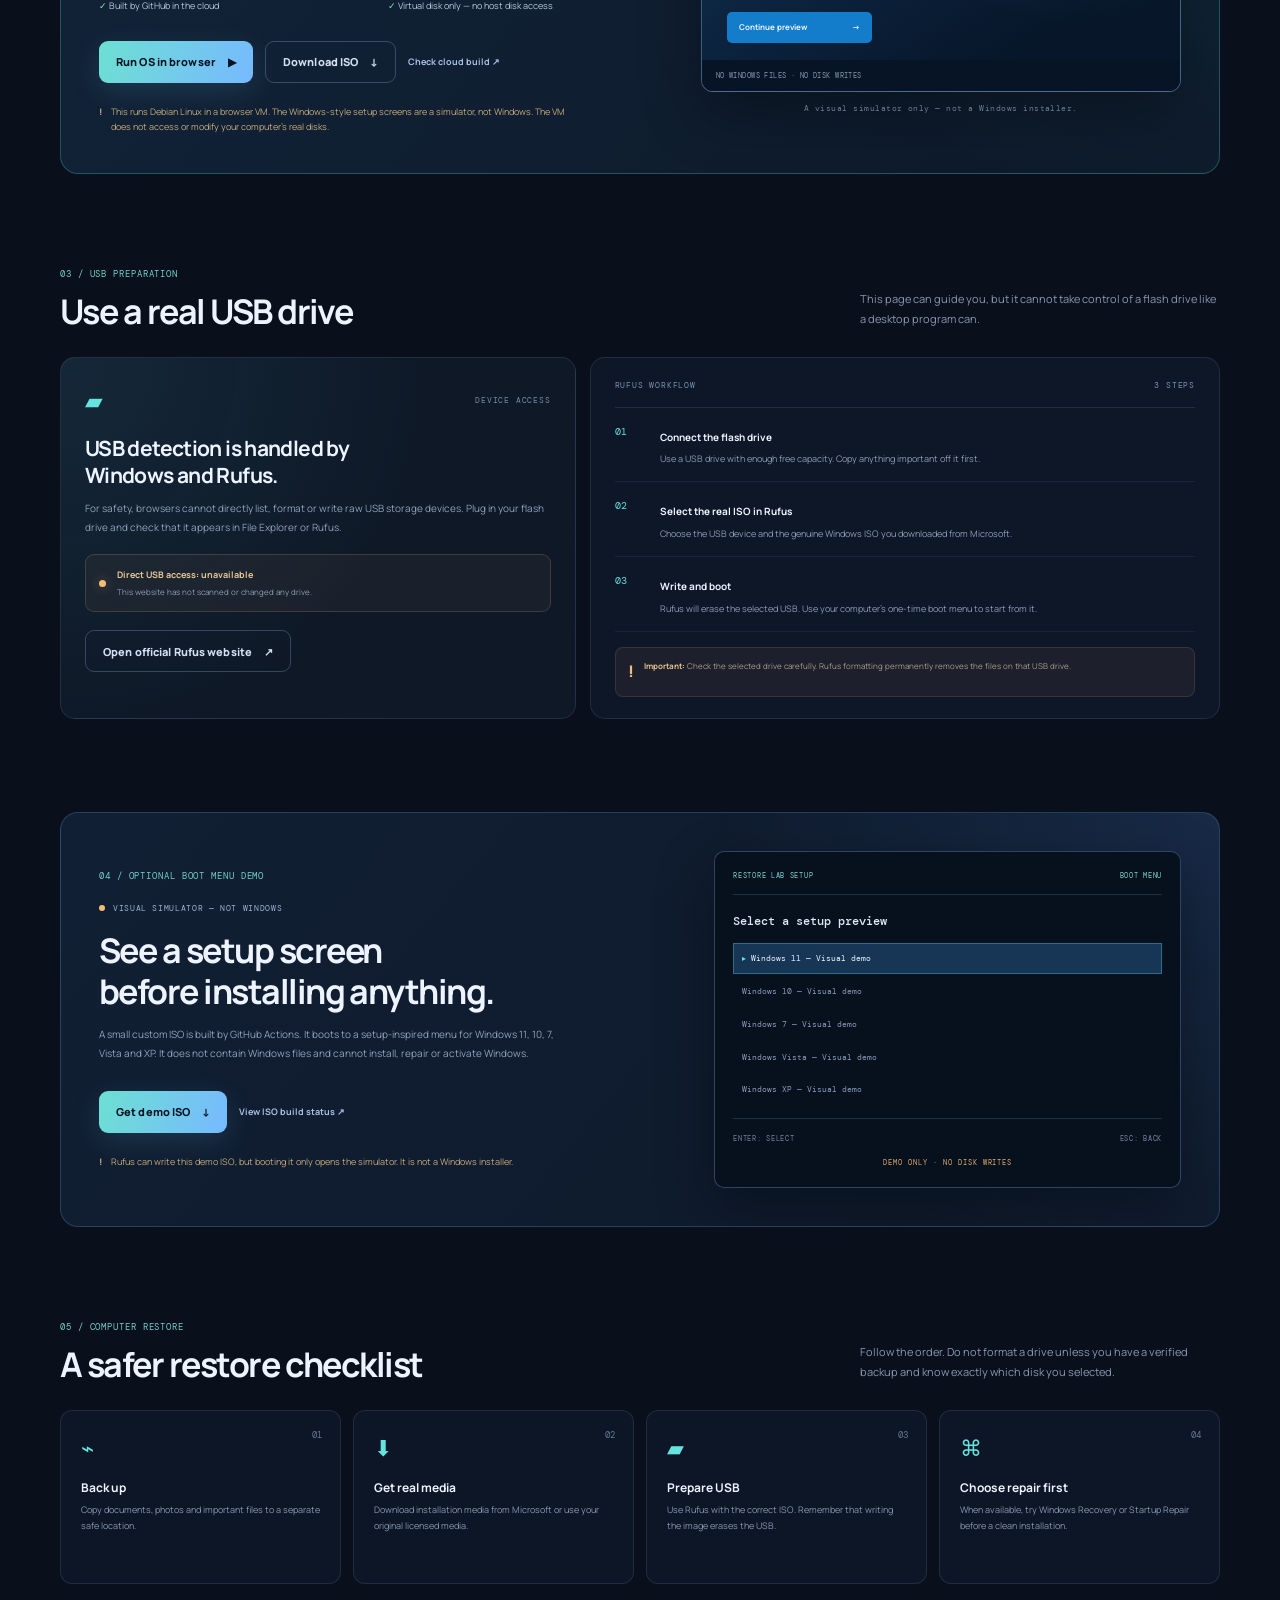
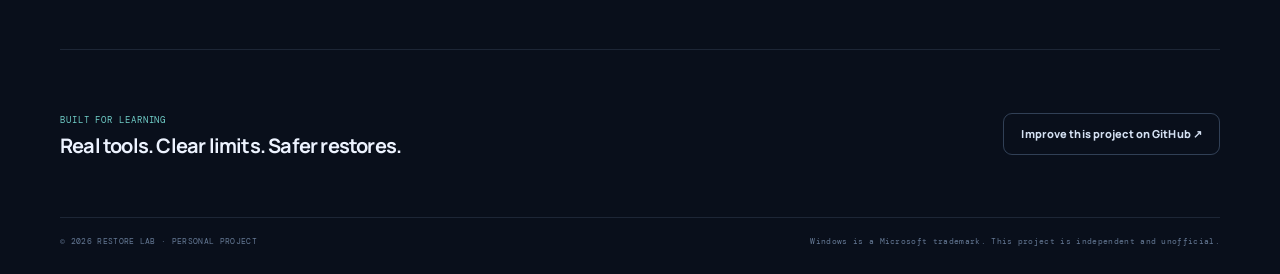
==== commit 13c0a697: "Add browser OS launcher to Restore Lab website" ====
--- a/index.html
+++ b/index.html
@@ -24,7 +24,7 @@
     <nav class="main-nav" aria-label="Main navigation">
       <a href="#systems">Systems</a>
       <a href="#usb">USB & Rufus</a>
-      <a href="#live-os">Setup Preview</a>
+      <a href="run.html">Run OS</a>
       <a href="#restore">Restore guide</a>
     </nav>
     <a class="top-action" href="https://github.com/sd201826/Computer" target="_blank" rel="noopener">View source <span aria-hidden="true">↗</span></a>
@@ -35,13 +35,13 @@
       <div class="hero-copy">
         <div class="eyebrow"><span class="pulse-dot"></span> PC RECOVERY WORKSPACE <span class="eyebrow-line"></span> v1.0</div>
         <h1>Give your old PC<br><span class="gradient-text">another start.</span></h1>
-        <p class="hero-lead">Boot one compact demo USB to preview Windows-style setup screens. No multi-part Windows downloads and no internal-drive installation. This is a simulator, not Windows.</p>
+        <p class="hero-lead">Run the Debian-based Restore Lab live OS in your browser, or boot it from one compact USB. The desktop opens an original Windows-style setup preview — not Microsoft Windows.</p>
         <div class="hero-actions">
-          <a class="button button-primary" href="#systems">Explore Windows <span aria-hidden="true">→</span></a>
-          <a class="button button-quiet" href="#live-os">Try Setup Preview</a>
+          <a class="button button-primary" href="run.html">Run OS in browser <span aria-hidden="true">→</span></a>
+          <a class="button button-quiet" href="#systems">Explore Windows versions</a>
         </div>
         <div class="hero-footnotes">
-          <span><i class="tiny-check">✓</i> BIOS + UEFI demo</span>
+          <span><i class="tiny-check">✓</i> Browser virtual PC</span>
           <span><i class="tiny-check">✓</i> No drive changes from this website</span>
         </div>
       </div>
@@ -71,7 +71,7 @@
     <section class="metric-strip shell" aria-label="Workspace capabilities">
       <div class="metric"><span class="metric-icon">01</span><div><strong>5 Windows eras</strong><small>11, 10, 7, Vista & XP</small></div></div>
       <div class="metric"><span class="metric-icon">02</span><div><strong>Real media guidance</strong><small>Official sources first</small></div></div>
-      <div class="metric"><span class="metric-icon">03</span><div><strong>Safe boot demo</strong><small>Does not install an OS</small></div></div>
+      <div class="metric"><span class="metric-icon">03</span><div><strong>Browser virtual PC</strong><small>Run the Debian live OS</small></div></div>
     </section>
 
     <section class="section shell" id="systems">
@@ -134,16 +134,17 @@
           <div class="section-kicker">02 / ONE BOOTABLE DEMO ISO</div>
           <div class="demo-label"><span></span> WINDOWS-STYLE SETUP SIMULATOR</div>
           <h2>One USB.<br>Five setup previews.</h2>
-          <p>Boot Restore Lab from a USB and a full-screen setup simulator opens automatically. Choose a Windows 11, 10, 7, Vista or XP-inspired screen and run a visual progress demo. No 4 GB Windows downloads are needed.</p>
+          <p>Run the built Debian live OS directly in your browser with an emulated x86-64 PC, or boot it from a USB. The desktop includes Firefox ESR and automatically opens the Windows-style setup preview. The published ISO is about 782 MB.</p>
           <div class="live-feature-list">
-            <span>✓ One ISO file</span><span>✓ 1–2 GB size target</span>
-            <span>✓ Built by GitHub in the cloud</span><span>✓ No internal disk changes</span>
+            <span>✓ About 782 MB ISO</span><span>✓ Run in browser or USB</span>
+            <span>✓ Built by GitHub in the cloud</span><span>✓ Virtual disk only — no host disk access</span>
           </div>
           <div class="simulator-actions">
-            <a class="button button-primary" href="https://github.com/sd201826/Computer/releases/tag/restore-lab-live-latest" target="_blank" rel="noopener">Get the demo ISO <span aria-hidden="true">↓</span></a>
+            <a class="button button-primary" href="run.html">Run OS in browser <span aria-hidden="true">▶</span></a>
+            <a class="button button-outline" href="https://github.com/sd201826/Computer/releases/tag/restore-lab-live-latest" target="_blank" rel="noopener">Download ISO <span aria-hidden="true">↓</span></a>
             <a class="text-link" href="https://github.com/sd201826/Computer/actions/workflows/build-live-os.yml" target="_blank" rel="noopener">Check cloud build ↗</a>
           </div>
-          <div class="simulator-warning"><span>!</span> This is NOT Microsoft Windows. It cannot install, repair, activate or recover Windows. It only demonstrates setup screens; no partitions are formatted.</div>
+          <div class="simulator-warning"><span>!</span> This runs Debian Linux in a browser VM. The Windows-style setup screens are a simulator, not Windows. The VM does not access or modify your computer’s real disks.</div>
         </div>
         <div class="live-os-preview">
           <div class="setup-preview-screen">
--- a/styles.css
+++ b/styles.css
@@ -172,3 +172,17 @@
 .theme-note { margin-top:11px; color:#8298b5; font:8px "DM Mono",monospace; text-align:center; letter-spacing:.06em; }
 @media (max-width:900px) { .live-os-card { gap:24px; padding:28px; } }
 @media (max-width:680px) { .live-os-card { grid-template-columns:1fr; padding:23px; } .live-feature-list { grid-template-columns:1fr; } }
+
+
+.setup-preview-screen{min-height:285px;position:relative;overflow:hidden;border:1px solid rgba(128,184,228,.44);border-radius:12px;background:radial-gradient(circle at 78% 10%,rgba(47,127,190,.3),transparent 48%),linear-gradient(145deg,#12345a,#071629 78%);box-shadow:0 22px 60px rgba(0,0,0,.32);color:#eaf4ff}
+.setup-preview-header{height:38px;display:flex;align-items:center;gap:9px;padding:0 14px;border-bottom:1px solid #ffffff1b;background:#08182bd9;font:8px "DM Mono",monospace;letter-spacing:.09em}
+.setup-preview-mark{width:13px;height:13px;background:#59b5ff;clip-path:polygon(0 8%,100% 0,100% 100%,0 92%)}
+.setup-preview-header b{margin-left:auto;color:#79d7d1;font-size:7px}
+.setup-preview-body{padding:29px 25px 48px;display:flex;flex-direction:column;align-items:flex-start;gap:9px}
+.setup-preview-body small{font:7px "DM Mono",monospace;color:#7dc7ff;letter-spacing:.13em}
+.setup-preview-body strong{font-size:25px;font-weight:500;letter-spacing:-.04em}
+.setup-preview-body>span{font-size:9px;color:#b9cce0}
+.setup-preview-choices{display:grid;grid-template-columns:1fr 1fr;gap:7px;width:100%;margin-top:9px}
+.setup-preview-choices i{font-style:normal;font-size:8px;padding:8px 9px;border:1px solid #6795bc66;border-radius:5px;background:#ffffff0a;color:#dcecff}
+.setup-preview-button{display:flex;justify-content:space-between;align-items:center;gap:20px;margin-top:8px;padding:9px 12px;min-width:145px;background:#147dcb;border-radius:5px;font-size:8px;font-weight:700}
+.setup-preview-footer{position:absolute;bottom:0;left:0;right:0;padding:11px 14px;background:#071426;color:#7e9ab6;font:7px "DM Mono",monospace;letter-spacing:.06em}
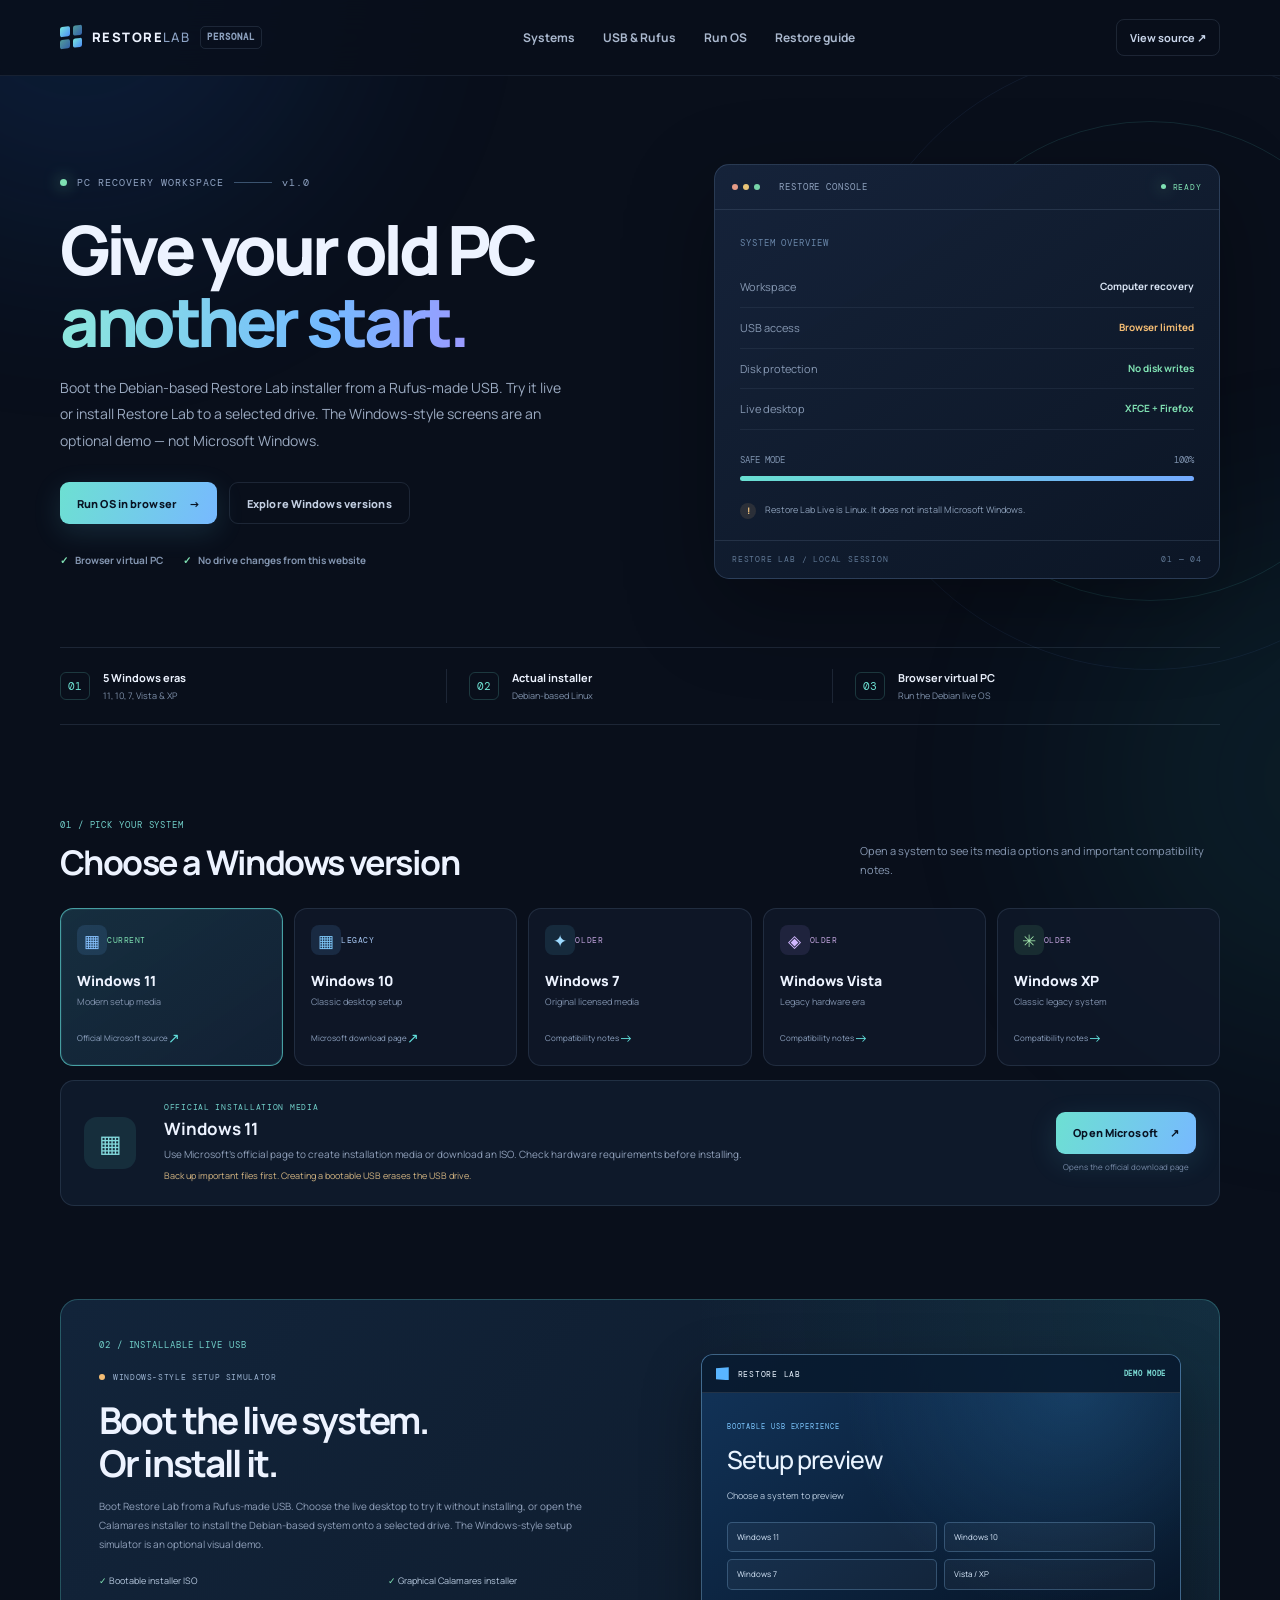
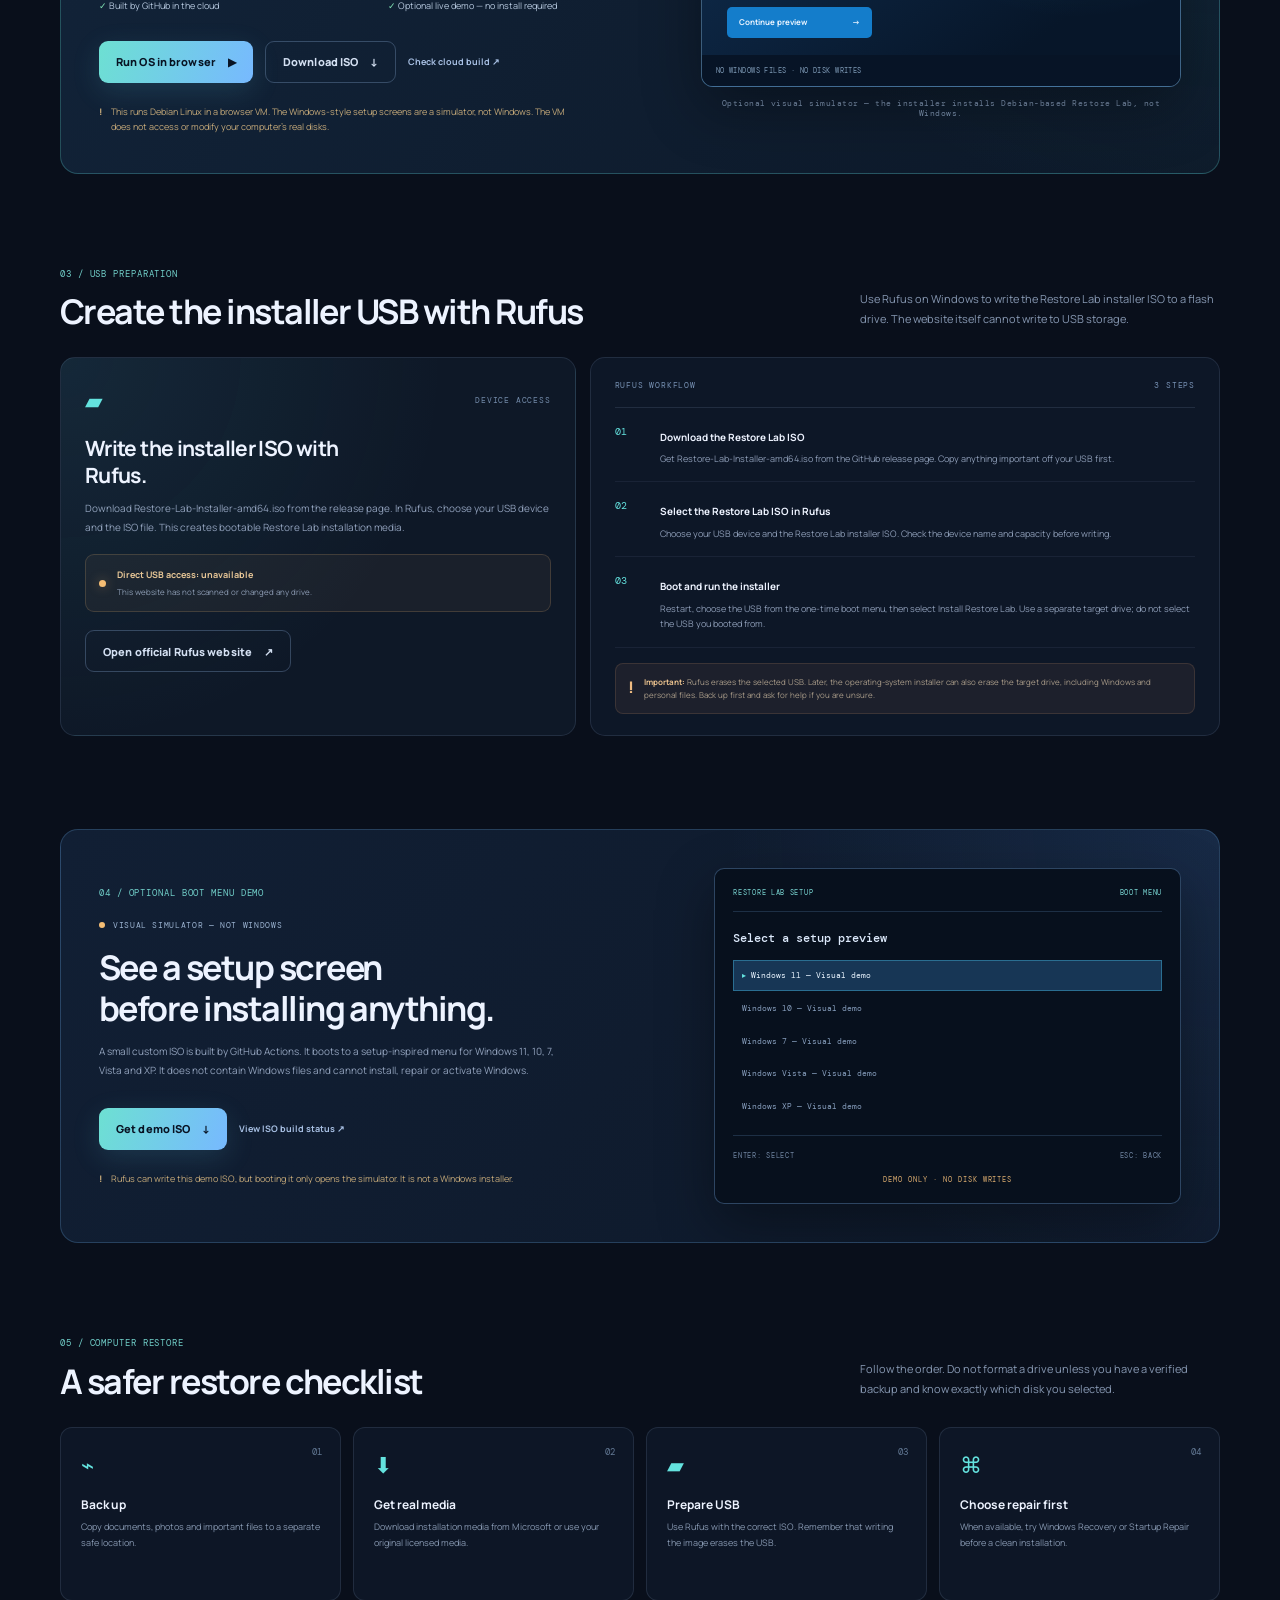
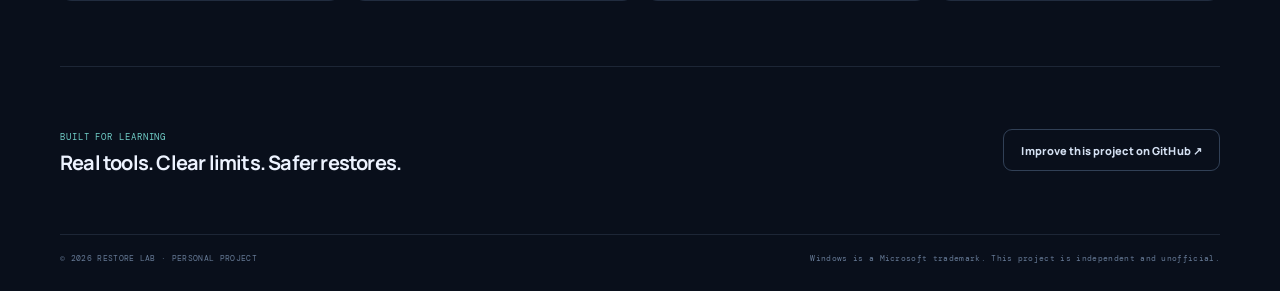
==== commit f843260f: "Update website for the real Restore Lab installer USB" ====
--- a/index.html
+++ b/index.html
@@ -4,7 +4,7 @@
   <meta charset="utf-8">
   <meta name="viewport" content="width=device-width, initial-scale=1">
   <meta name="theme-color" content="#0b1220">
-  <meta name="description" content="A personal PC recovery workspace for Windows installation media, USB preparation and a safe bootable setup simulator.">
+  <meta name="description" content="A Debian-based Restore Lab live USB with a graphical installer, Windows-inspired desktop and optional setup simulator.">
   <title>Restore Lab — PC Recovery Workspace</title>
   <link rel="preconnect" href="https://fonts.googleapis.com">
   <link rel="preconnect" href="https://fonts.gstatic.com" crossorigin>
@@ -35,7 +35,7 @@
       <div class="hero-copy">
         <div class="eyebrow"><span class="pulse-dot"></span> PC RECOVERY WORKSPACE <span class="eyebrow-line"></span> v1.0</div>
         <h1>Give your old PC<br><span class="gradient-text">another start.</span></h1>
-        <p class="hero-lead">Run the Debian-based Restore Lab live OS in your browser, or boot it from one compact USB. The desktop opens an original Windows-style setup preview — not Microsoft Windows.</p>
+        <p class="hero-lead">Boot the Debian-based Restore Lab installer from a Rufus-made USB. Try it live or install Restore Lab to a selected drive. The Windows-style screens are an optional demo — not Microsoft Windows.</p>
         <div class="hero-actions">
           <a class="button button-primary" href="run.html">Run OS in browser <span aria-hidden="true">→</span></a>
           <a class="button button-quiet" href="#systems">Explore Windows versions</a>
@@ -70,7 +70,7 @@
 
     <section class="metric-strip shell" aria-label="Workspace capabilities">
       <div class="metric"><span class="metric-icon">01</span><div><strong>5 Windows eras</strong><small>11, 10, 7, Vista & XP</small></div></div>
-      <div class="metric"><span class="metric-icon">02</span><div><strong>Real media guidance</strong><small>Official sources first</small></div></div>
+      <div class="metric"><span class="metric-icon">02</span><div><strong>Actual installer</strong><small>Debian-based Linux</small></div></div>
       <div class="metric"><span class="metric-icon">03</span><div><strong>Browser virtual PC</strong><small>Run the Debian live OS</small></div></div>
     </section>
 
@@ -131,13 +131,13 @@
     <section class="section shell" id="live-os">
       <div class="live-os-card">
         <div class="live-os-copy">
-          <div class="section-kicker">02 / ONE BOOTABLE DEMO ISO</div>
+          <div class="section-kicker">02 / INSTALLABLE LIVE USB</div>
           <div class="demo-label"><span></span> WINDOWS-STYLE SETUP SIMULATOR</div>
-          <h2>One USB.<br>Five setup previews.</h2>
-          <p>Run the built Debian live OS directly in your browser with an emulated x86-64 PC, or boot it from a USB. The desktop includes Firefox ESR and automatically opens the Windows-style setup preview. The published ISO is about 782 MB.</p>
+          <h2>Boot the live system.<br>Or install it.</h2>
+          <p>Boot Restore Lab from a Rufus-made USB. Choose the live desktop to try it without installing, or open the Calamares installer to install the Debian-based system onto a selected drive. The Windows-style setup simulator is an optional visual demo.</p>
           <div class="live-feature-list">
-            <span>✓ About 782 MB ISO</span><span>✓ Run in browser or USB</span>
-            <span>✓ Built by GitHub in the cloud</span><span>✓ Virtual disk only — no host disk access</span>
+            <span>✓ Bootable installer ISO</span><span>✓ Graphical Calamares installer</span>
+            <span>✓ Built by GitHub in the cloud</span><span>✓ Optional live demo — no install required</span>
           </div>
           <div class="simulator-actions">
             <a class="button button-primary" href="run.html">Run OS in browser <span aria-hidden="true">▶</span></a>
@@ -158,30 +158,30 @@
             </div>
             <div class="setup-preview-footer">NO WINDOWS FILES · NO DISK WRITES</div>
           </div>
-          <div class="theme-note">A visual simulator only — not a Windows installer.</div>
+          <div class="theme-note">Optional visual simulator — the installer installs Debian-based Restore Lab, not Windows.</div>
         </div>
       </div>
     </section>
 
     <section class="section shell" id="usb">
       <div class="section-heading">
-        <div><div class="section-kicker">03 / USB PREPARATION</div><h2>Use a real USB drive</h2></div>
-        <p>This page can guide you, but it cannot take control of a flash drive like a desktop program can.</p>
+        <div><div class="section-kicker">03 / USB PREPARATION</div><h2>Create the installer USB with Rufus</h2></div>
+        <p>Use Rufus on Windows to write the Restore Lab installer ISO to a flash drive. The website itself cannot write to USB storage.</p>
       </div>
       <div class="usb-layout">
         <div class="usb-panel">
           <div class="usb-panel-head"><span class="usb-symbol">▰</span><span class="panel-tag">DEVICE ACCESS</span></div>
-          <h3>USB detection is handled by Windows and Rufus.</h3>
-          <p>For safety, browsers cannot directly list, format or write raw USB storage devices. Plug in your flash drive and check that it appears in File Explorer or Rufus.</p>
+          <h3>Write the installer ISO with Rufus.</h3>
+          <p>Download Restore-Lab-Installer-amd64.iso from the release page. In Rufus, choose your USB device and the ISO file. This creates bootable Restore Lab installation media.</p>
           <div class="device-state"><span class="device-state-dot"></span><div><strong>Direct USB access: unavailable</strong><small>This website has not scanned or changed any drive.</small></div></div>
           <a class="button button-outline" href="https://rufus.ie/" target="_blank" rel="noopener">Open official Rufus website <span aria-hidden="true">↗</span></a>
         </div>
         <div class="steps-panel">
           <div class="steps-title"><span>RUFUS WORKFLOW</span><span>3 STEPS</span></div>
-          <div class="step-row"><span class="step-number">01</span><div><strong>Connect the flash drive</strong><p>Use a USB drive with enough free capacity. Copy anything important off it first.</p></div></div>
-          <div class="step-row"><span class="step-number">02</span><div><strong>Select the real ISO in Rufus</strong><p>Choose the USB device and the genuine Windows ISO you downloaded from Microsoft.</p></div></div>
-          <div class="step-row"><span class="step-number">03</span><div><strong>Write and boot</strong><p>Rufus will erase the selected USB. Use your computer's one-time boot menu to start from it.</p></div></div>
-          <div class="danger-note"><span>!</span><p><strong>Important:</strong> Check the selected drive carefully. Rufus formatting permanently removes the files on that USB drive.</p></div>
+          <div class="step-row"><span class="step-number">01</span><div><strong>Download the Restore Lab ISO</strong><p>Get Restore-Lab-Installer-amd64.iso from the GitHub release page. Copy anything important off your USB first.</p></div></div>
+          <div class="step-row"><span class="step-number">02</span><div><strong>Select the Restore Lab ISO in Rufus</strong><p>Choose your USB device and the Restore Lab installer ISO. Check the device name and capacity before writing.</p></div></div>
+          <div class="step-row"><span class="step-number">03</span><div><strong>Boot and run the installer</strong><p>Restart, choose the USB from the one-time boot menu, then select Install Restore Lab. Use a separate target drive; do not select the USB you booted from.</p></div></div>
+          <div class="danger-note"><span>!</span><p><strong>Important:</strong> Rufus erases the selected USB. Later, the operating-system installer can also erase the target drive, including Windows and personal files. Back up first and ask for help if you are unsure.</p></div>
         </div>
       </div>
     </section>
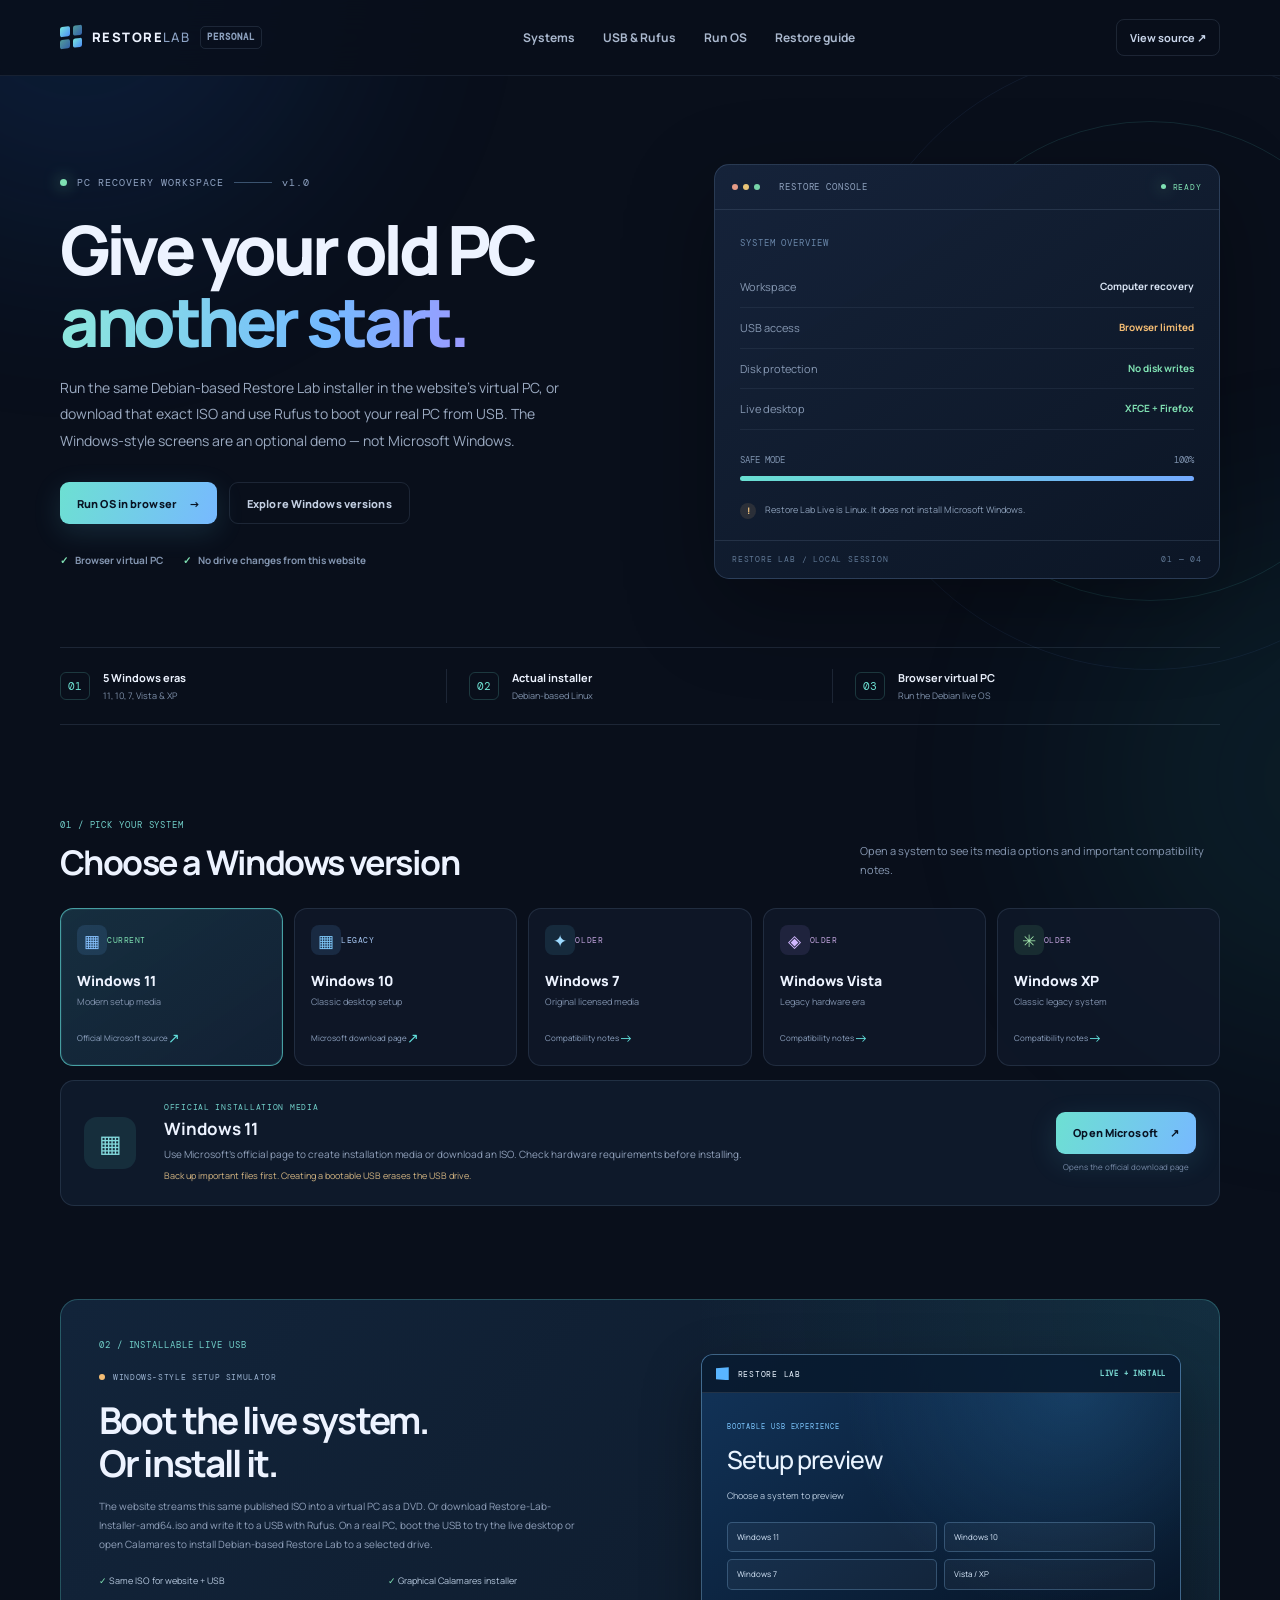
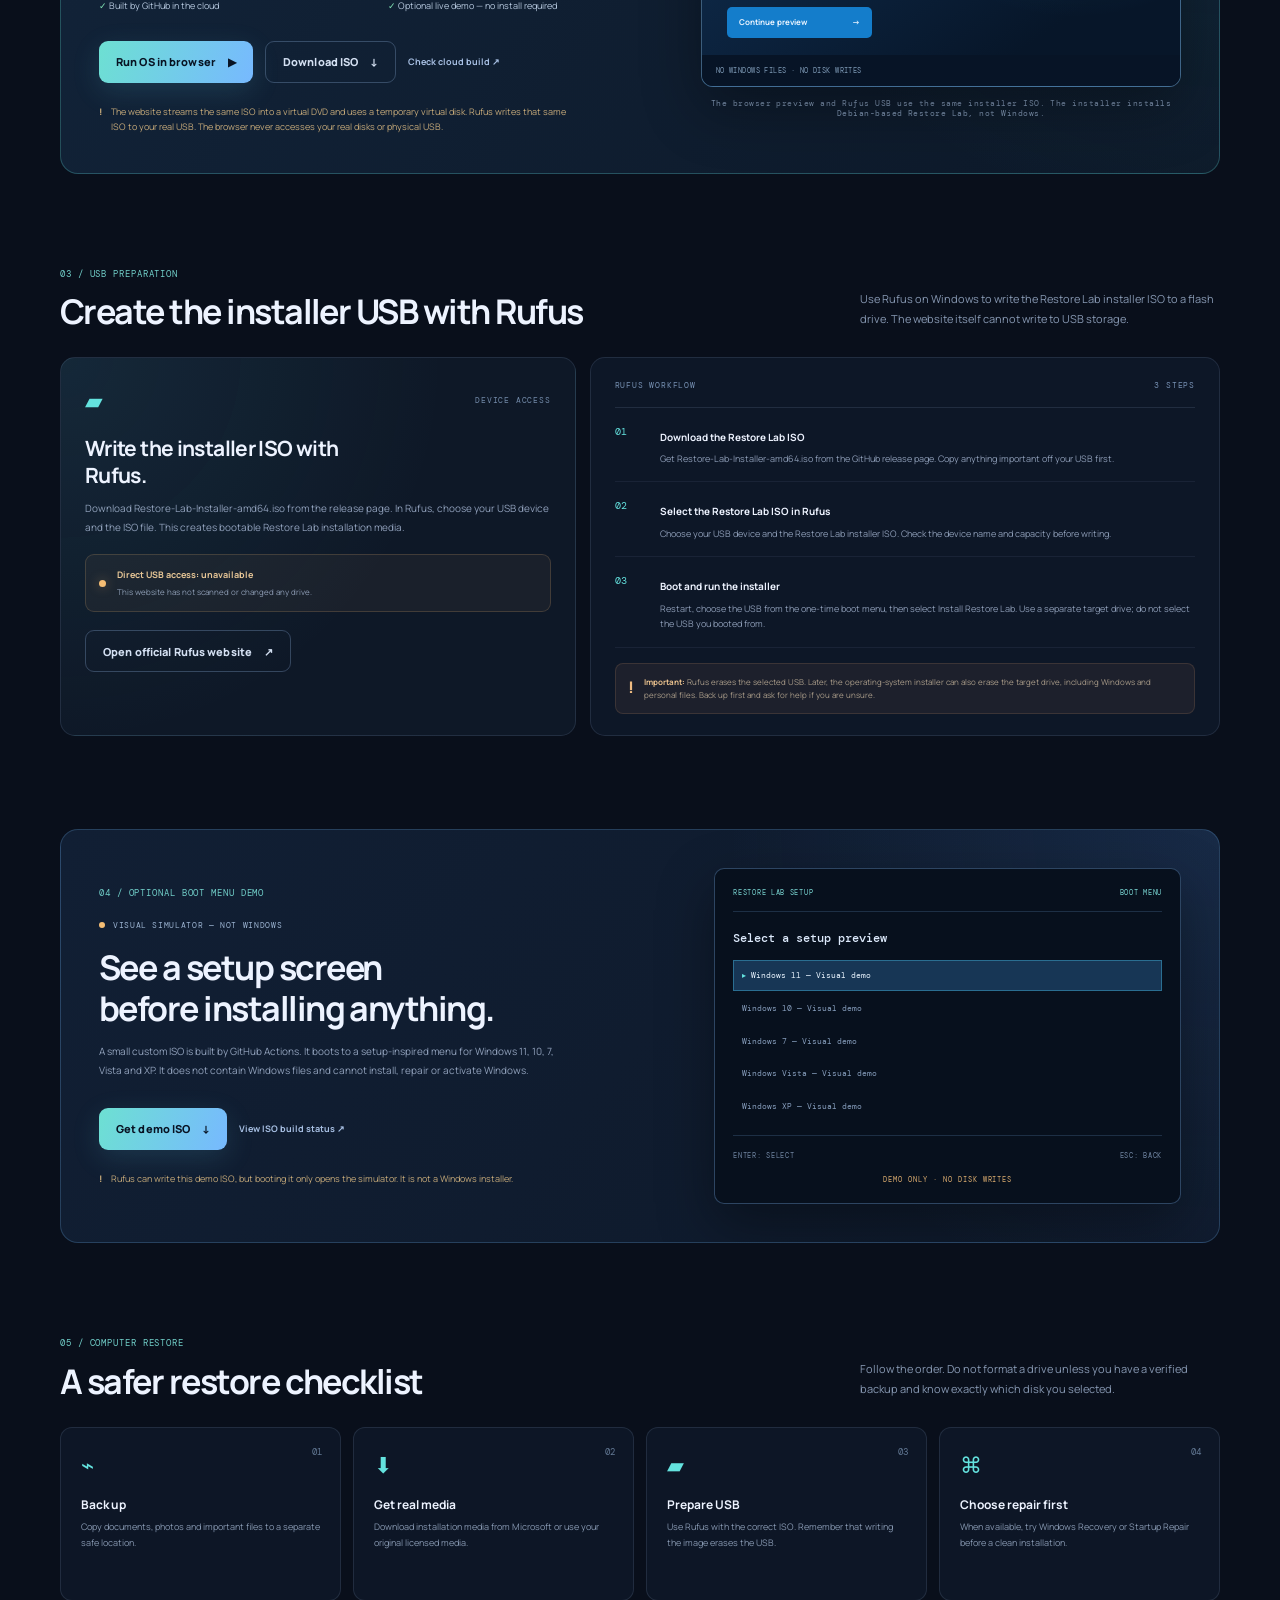
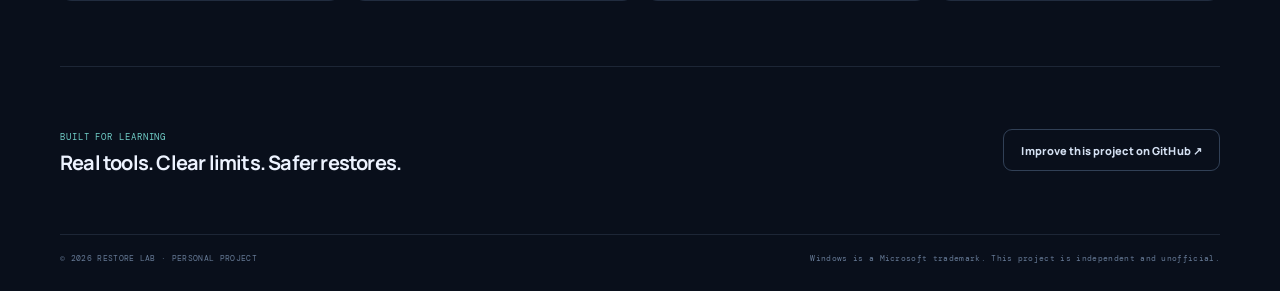
==== commit cf5a2416: "Make website and Rufus use the same Restore Lab installer ISO" ====
--- a/index.html
+++ b/index.html
@@ -35,7 +35,7 @@
       <div class="hero-copy">
         <div class="eyebrow"><span class="pulse-dot"></span> PC RECOVERY WORKSPACE <span class="eyebrow-line"></span> v1.0</div>
         <h1>Give your old PC<br><span class="gradient-text">another start.</span></h1>
-        <p class="hero-lead">Boot the Debian-based Restore Lab installer from a Rufus-made USB. Try it live or install Restore Lab to a selected drive. The Windows-style screens are an optional demo — not Microsoft Windows.</p>
+        <p class="hero-lead">Run the same Debian-based Restore Lab installer in the website's virtual PC, or download that exact ISO and use Rufus to boot your real PC from USB. The Windows-style screens are an optional demo — not Microsoft Windows.</p>
         <div class="hero-actions">
           <a class="button button-primary" href="run.html">Run OS in browser <span aria-hidden="true">→</span></a>
           <a class="button button-quiet" href="#systems">Explore Windows versions</a>
@@ -134,9 +134,9 @@
           <div class="section-kicker">02 / INSTALLABLE LIVE USB</div>
           <div class="demo-label"><span></span> WINDOWS-STYLE SETUP SIMULATOR</div>
           <h2>Boot the live system.<br>Or install it.</h2>
-          <p>Boot Restore Lab from a Rufus-made USB. Choose the live desktop to try it without installing, or open the Calamares installer to install the Debian-based system onto a selected drive. The Windows-style setup simulator is an optional visual demo.</p>
+          <p>The website streams this same published ISO into a virtual PC as a DVD. Or download Restore-Lab-Installer-amd64.iso and write it to a USB with Rufus. On a real PC, boot the USB to try the live desktop or open Calamares to install Debian-based Restore Lab to a selected drive.</p>
           <div class="live-feature-list">
-            <span>✓ Bootable installer ISO</span><span>✓ Graphical Calamares installer</span>
+            <span>✓ Same ISO for website + USB</span><span>✓ Graphical Calamares installer</span>
             <span>✓ Built by GitHub in the cloud</span><span>✓ Optional live demo — no install required</span>
           </div>
           <div class="simulator-actions">
@@ -144,11 +144,11 @@
             <a class="button button-outline" href="https://github.com/sd201826/Computer/releases/tag/restore-lab-live-latest" target="_blank" rel="noopener">Download ISO <span aria-hidden="true">↓</span></a>
             <a class="text-link" href="https://github.com/sd201826/Computer/actions/workflows/build-live-os.yml" target="_blank" rel="noopener">Check cloud build ↗</a>
           </div>
-          <div class="simulator-warning"><span>!</span> This runs Debian Linux in a browser VM. The Windows-style setup screens are a simulator, not Windows. The VM does not access or modify your computer’s real disks.</div>
+          <div class="simulator-warning"><span>!</span> The website streams the same ISO into a virtual DVD and uses a temporary virtual disk. Rufus writes that same ISO to your real USB. The browser never accesses your real disks or physical USB.</div>
         </div>
         <div class="live-os-preview">
           <div class="setup-preview-screen">
-            <div class="setup-preview-header"><span class="setup-preview-mark"></span><span>RESTORE LAB</span><b>DEMO MODE</b></div>
+            <div class="setup-preview-header"><span class="setup-preview-mark"></span><span>RESTORE LAB</span><b>LIVE + INSTALL</b></div>
             <div class="setup-preview-body">
               <small>BOOTABLE USB EXPERIENCE</small>
               <strong>Setup preview</strong>
@@ -158,7 +158,7 @@
             </div>
             <div class="setup-preview-footer">NO WINDOWS FILES · NO DISK WRITES</div>
           </div>
-          <div class="theme-note">Optional visual simulator — the installer installs Debian-based Restore Lab, not Windows.</div>
+          <div class="theme-note">The browser preview and Rufus USB use the same installer ISO. The installer installs Debian-based Restore Lab, not Windows.</div>
         </div>
       </div>
     </section>
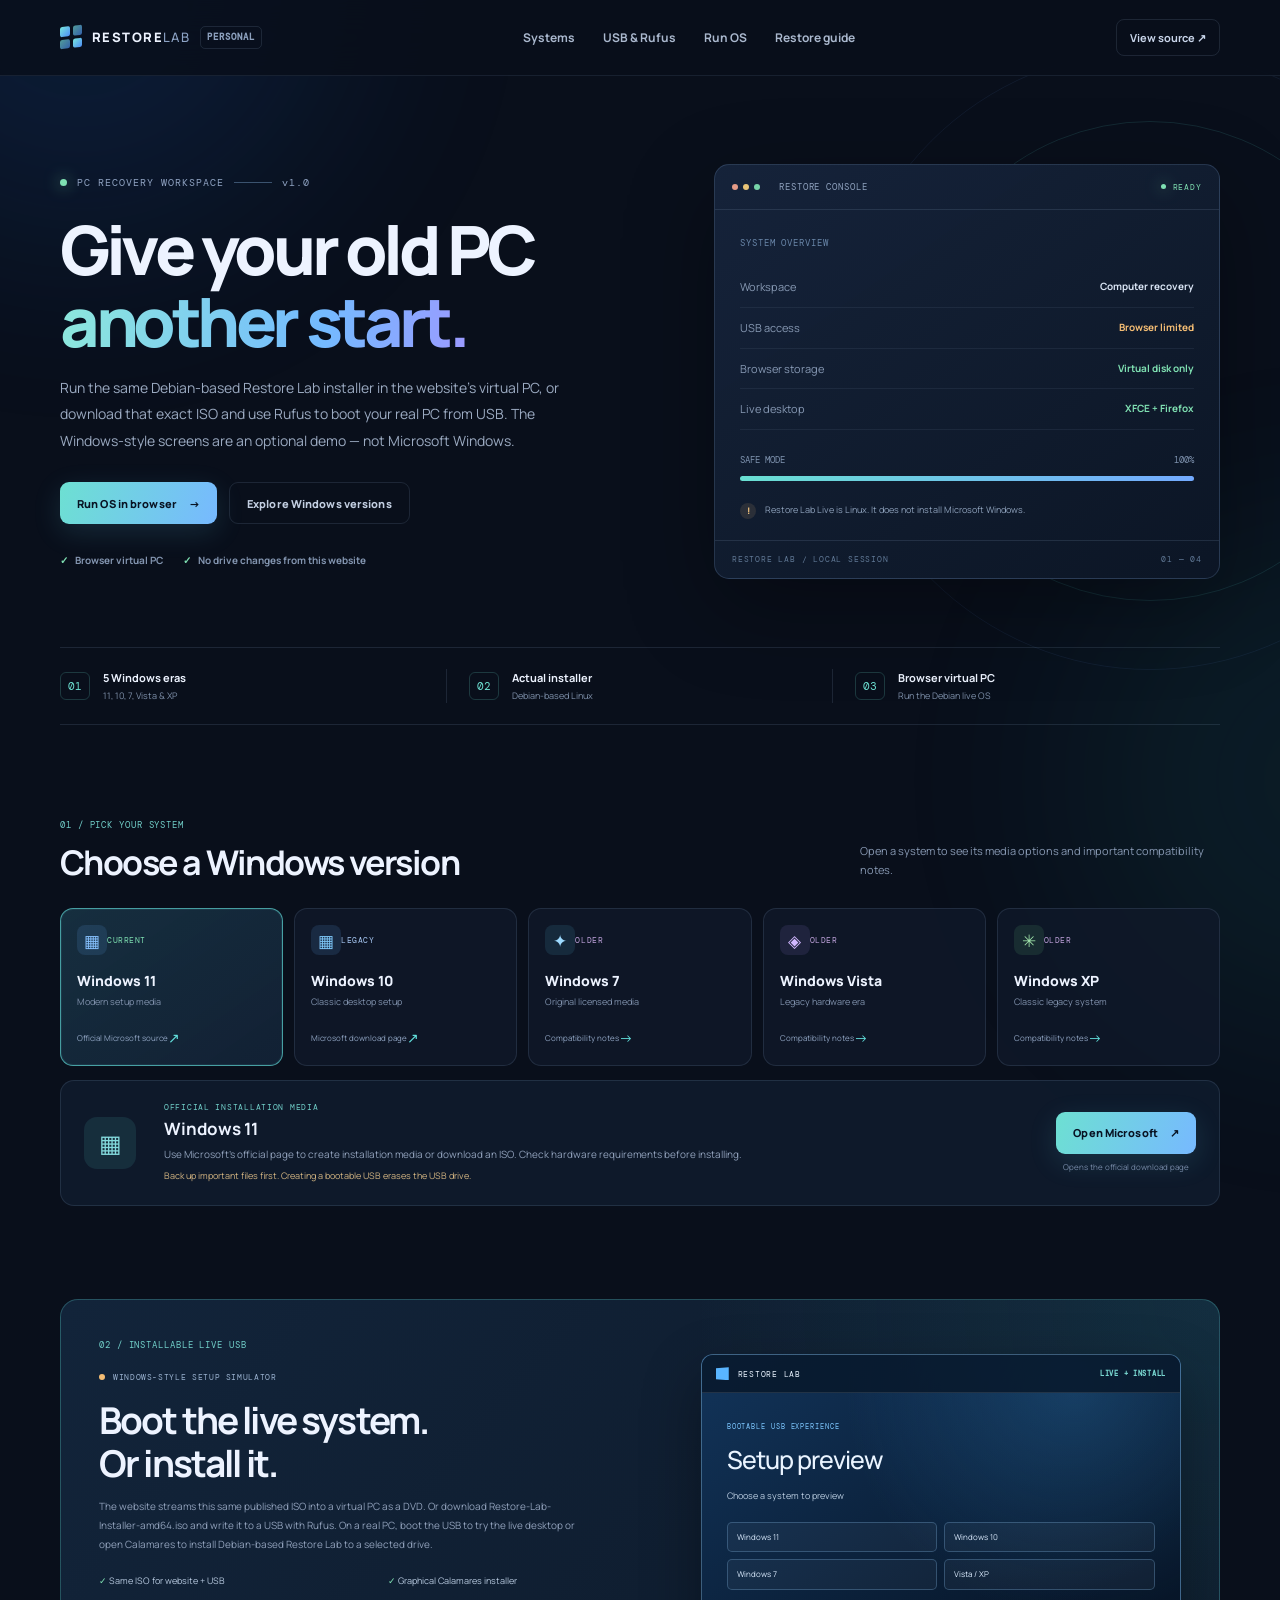
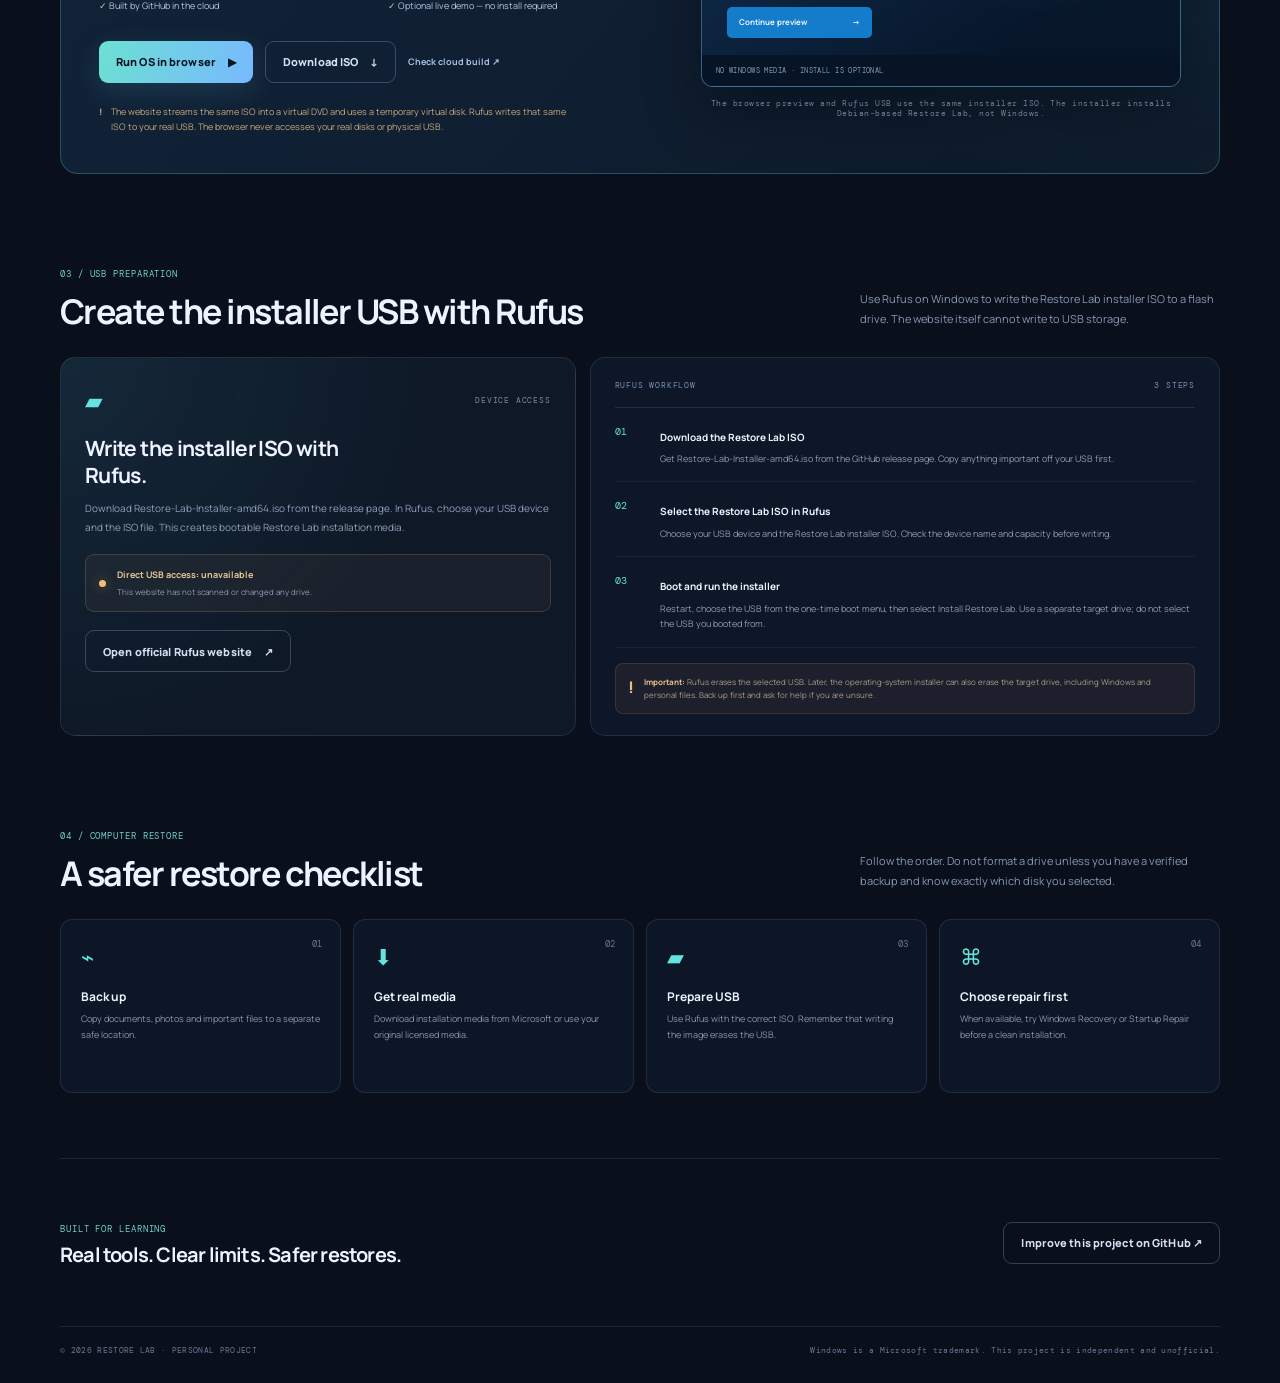
==== commit a62d715a: "Remove the separate legacy demo ISO and clarify shared installer" ====
--- a/index.html
+++ b/index.html
@@ -56,7 +56,7 @@
           <div class="console-heading">SYSTEM OVERVIEW</div>
           <div class="console-row"><span>Workspace</span><strong>Computer recovery</strong></div>
           <div class="console-row"><span>USB access</span><strong class="status-limited">Browser limited</strong></div>
-          <div class="console-row"><span>Disk protection</span><strong class="status-ok">No disk writes</strong></div>
+          <div class="console-row"><span>Browser storage</span><strong class="status-ok">Virtual disk only</strong></div>
           <div class="console-row"><span>Live desktop</span><strong class="status-ok">XFCE + Firefox</strong></div>
           <div class="console-progress-label"><span>SAFE MODE</span><span>100%</span></div>
           <div class="console-progress"><span></span></div>
@@ -156,7 +156,7 @@
               <div class="setup-preview-choices"><i>Windows 11</i><i>Windows 10</i><i>Windows 7</i><i>Vista / XP</i></div>
               <div class="setup-preview-button">Continue preview <span>→</span></div>
             </div>
-            <div class="setup-preview-footer">NO WINDOWS FILES · NO DISK WRITES</div>
+            <div class="setup-preview-footer">NO WINDOWS MEDIA · INSTALL IS OPTIONAL</div>
           </div>
           <div class="theme-note">The browser preview and Rufus USB use the same installer ISO. The installer installs Debian-based Restore Lab, not Windows.</div>
         </div>
@@ -186,36 +186,9 @@
       </div>
     </section>
 
-    <section class="section shell" id="simulator">
-      <div class="simulator-card">
-        <div class="simulator-copy">
-          <div class="section-kicker">04 / OPTIONAL BOOT MENU DEMO</div>
-          <div class="demo-label"><span></span> VISUAL SIMULATOR — NOT WINDOWS</div>
-          <h2>See a setup screen<br>before installing anything.</h2>
-          <p>A small custom ISO is built by GitHub Actions. It boots to a setup-inspired menu for Windows 11, 10, 7, Vista and XP. It does not contain Windows files and cannot install, repair or activate Windows.</p>
-          <div class="simulator-actions">
-            <a class="button button-primary" href="https://github.com/sd201826/Computer/releases/tag/simulator-latest" target="_blank" rel="noopener">Get demo ISO <span aria-hidden="true">↓</span></a>
-            <a class="text-link" href="https://github.com/sd201826/Computer/actions/workflows/build-demo-iso.yml" target="_blank" rel="noopener">View ISO build status ↗</a>
-          </div>
-          <div class="simulator-warning"><span>!</span> Rufus can write this demo ISO, but booting it only opens the simulator. It is not a Windows installer.</div>
-        </div>
-        <div class="boot-preview" aria-label="Illustration of the boot simulator menu">
-          <div class="boot-top"><span>RESTORE LAB SETUP</span><span>BOOT MENU</span></div>
-          <div class="boot-title">Select a setup preview</div>
-          <div class="boot-option active"><span>▸</span> Windows 11 — Visual demo</div>
-          <div class="boot-option"><span> </span> Windows 10 — Visual demo</div>
-          <div class="boot-option"><span> </span> Windows 7 — Visual demo</div>
-          <div class="boot-option"><span> </span> Windows Vista — Visual demo</div>
-          <div class="boot-option"><span> </span> Windows XP — Visual demo</div>
-          <div class="boot-foot"><span>ENTER: SELECT</span><span>ESC: BACK</span></div>
-          <div class="boot-disclaimer">DEMO ONLY · NO DISK WRITES</div>
-        </div>
-      </div>
-    </section>
-
     <section class="section shell" id="restore">
       <div class="section-heading">
-        <div><div class="section-kicker">05 / COMPUTER RESTORE</div><h2>A safer restore checklist</h2></div>
+        <div><div class="section-kicker">04 / COMPUTER RESTORE</div><h2>A safer restore checklist</h2></div>
         <p>Follow the order. Do not format a drive unless you have a verified backup and know exactly which disk you selected.</p>
       </div>
       <div class="restore-grid">
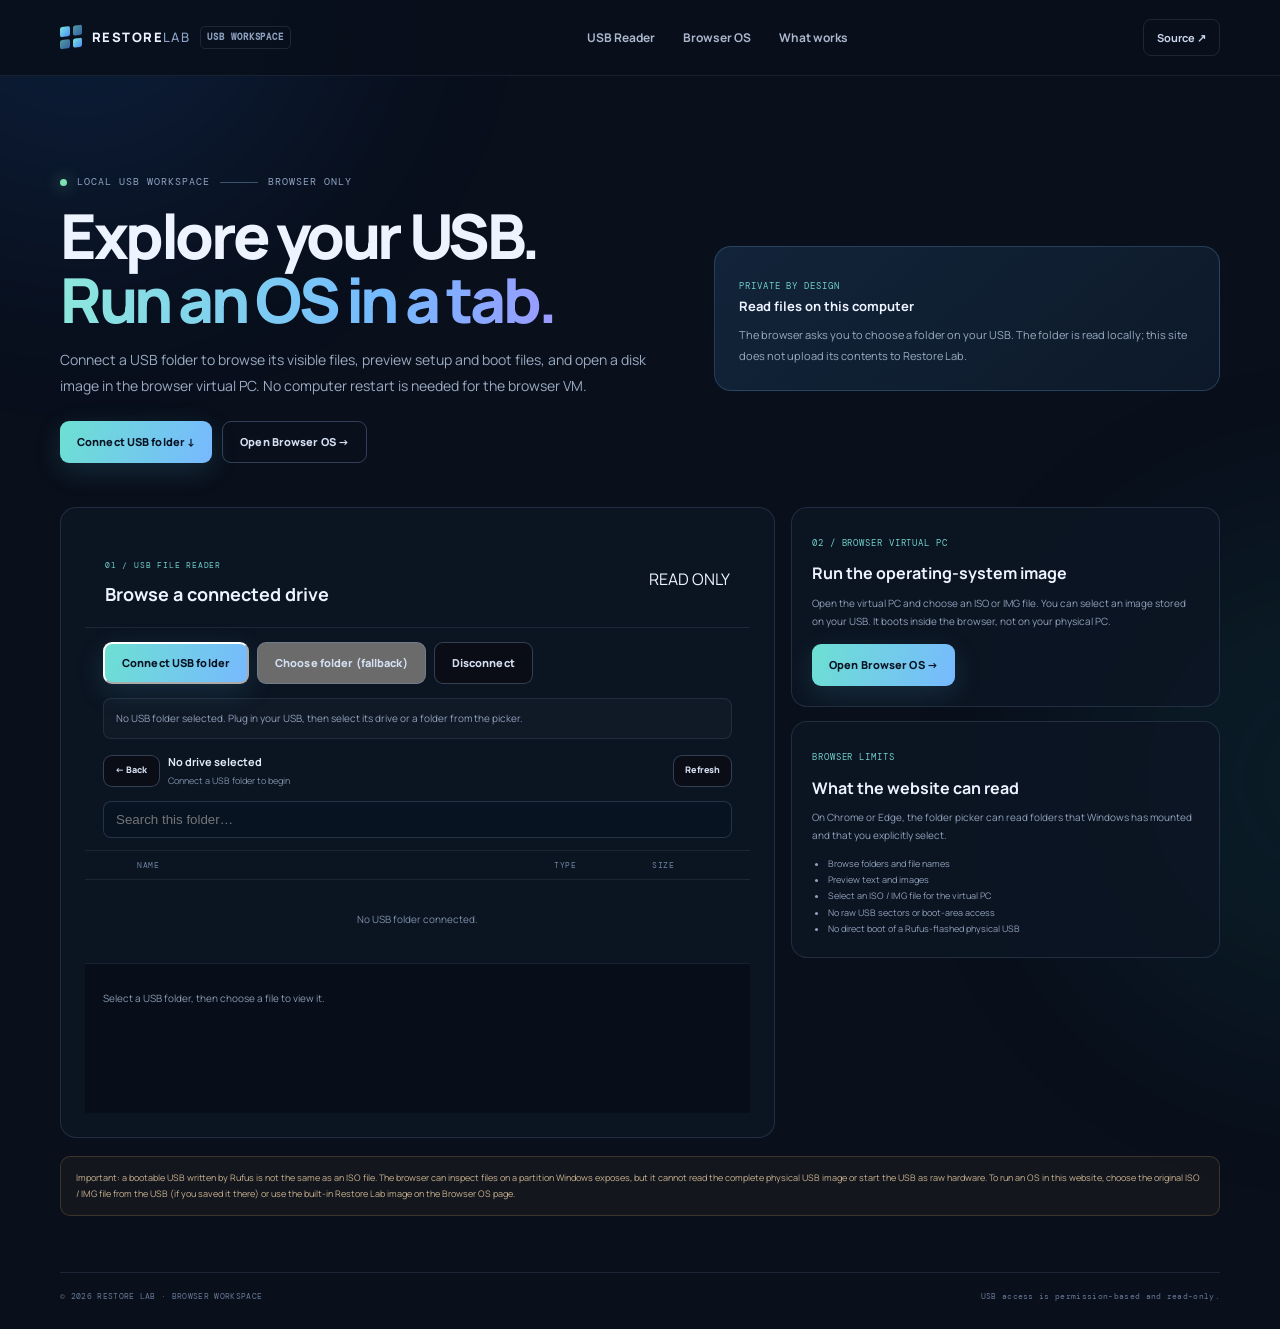
==== commit 8ef82623: "Rebuild Restore Lab as a USB reader and browser OS workspace" ====
--- a/index.html
+++ b/index.html
@@ -4,211 +4,105 @@
   <meta charset="utf-8">
   <meta name="viewport" content="width=device-width, initial-scale=1">
   <meta name="theme-color" content="#0b1220">
-  <meta name="description" content="A Debian-based Restore Lab live USB with a graphical installer, Windows-inspired desktop and optional setup simulator.">
-  <title>Restore Lab — PC Recovery Workspace</title>
+  <meta name="description" content="Read files from a USB folder and run an ISO image in a browser-based virtual PC.">
+  <title>Restore Lab — USB Browser & Virtual PC</title>
   <link rel="preconnect" href="https://fonts.googleapis.com">
   <link rel="preconnect" href="https://fonts.gstatic.com" crossorigin>
   <link href="https://fonts.googleapis.com/css2?family=DM+Mono:wght@400;500&family=Manrope:wght@400;500;600;700;800&display=swap" rel="stylesheet">
   <link rel="stylesheet" href="styles.css">
+  <link rel="stylesheet" href="usb-reader.css">
+  <script src="usb-reader.js" defer></script>
 </head>
 <body>
   <div class="ambient ambient-one"></div>
   <div class="ambient ambient-two"></div>
-
   <header class="topbar">
-    <a class="brand" href="#home" aria-label="Restore Lab home">
+    <a class="brand" href="index.html" aria-label="Restore Lab home">
       <span class="brand-mark"><span></span><span></span><span></span><span></span></span>
       <span>RESTORE<span class="brand-light">LAB</span></span>
-      <span class="version-tag">PERSONAL</span>
+      <span class="version-tag">USB WORKSPACE</span>
     </a>
     <nav class="main-nav" aria-label="Main navigation">
-      <a href="#systems">Systems</a>
-      <a href="#usb">USB & Rufus</a>
-      <a href="run.html">Run OS</a>
-      <a href="#restore">Restore guide</a>
+      <a href="#usb-reader">USB Reader</a>
+      <a href="run.html">Browser OS</a>
+      <a href="#limits">What works</a>
     </nav>
-    <a class="top-action" href="https://github.com/sd201826/Computer" target="_blank" rel="noopener">View source <span aria-hidden="true">↗</span></a>
+    <a class="top-action" href="https://github.com/sd201826/Computer" target="_blank" rel="noopener">Source <span aria-hidden="true">↗</span></a>
   </header>
 
-  <main id="home">
-    <section class="hero shell">
-      <div class="hero-copy">
-        <div class="eyebrow"><span class="pulse-dot"></span> PC RECOVERY WORKSPACE <span class="eyebrow-line"></span> v1.0</div>
-        <h1>Give your old PC<br><span class="gradient-text">another start.</span></h1>
-        <p class="hero-lead">Run the same Debian-based Restore Lab installer in the website's virtual PC, or download that exact ISO and use Rufus to boot your real PC from USB. The Windows-style screens are an optional demo — not Microsoft Windows.</p>
-        <div class="hero-actions">
-          <a class="button button-primary" href="run.html">Run OS in browser <span aria-hidden="true">→</span></a>
-          <a class="button button-quiet" href="#systems">Explore Windows versions</a>
-        </div>
-        <div class="hero-footnotes">
-          <span><i class="tiny-check">✓</i> Browser virtual PC</span>
-          <span><i class="tiny-check">✓</i> No drive changes from this website</span>
+  <main class="usb-page shell">
+    <section class="usb-hero">
+      <div>
+        <div class="eyebrow"><span class="pulse-dot"></span> LOCAL USB WORKSPACE <span class="eyebrow-line"></span> BROWSER ONLY</div>
+        <h1>Explore your USB.<br><span class="gradient-text">Run an OS in a tab.</span></h1>
+        <p>Connect a USB folder to browse its visible files, preview setup and boot files, and open a disk image in the browser virtual PC. No computer restart is needed for the browser VM.</p>
+        <div class="usb-hero-actions">
+          <a class="button button-primary" href="#usb-reader">Connect USB folder ↓</a>
+          <a class="button button-outline" href="run.html">Open Browser OS →</a>
         </div>
       </div>
-
-      <div class="console-card">
-        <div class="console-top">
-          <div class="window-dots"><i></i><i></i><i></i></div>
-          <span>RESTORE CONSOLE</span>
-          <span class="console-live"><b></b> READY</span>
-        </div>
-        <div class="console-content">
-          <div class="console-heading">SYSTEM OVERVIEW</div>
-          <div class="console-row"><span>Workspace</span><strong>Computer recovery</strong></div>
-          <div class="console-row"><span>USB access</span><strong class="status-limited">Browser limited</strong></div>
-          <div class="console-row"><span>Browser storage</span><strong class="status-ok">Virtual disk only</strong></div>
-          <div class="console-row"><span>Live desktop</span><strong class="status-ok">XFCE + Firefox</strong></div>
-          <div class="console-progress-label"><span>SAFE MODE</span><span>100%</span></div>
-          <div class="console-progress"><span></span></div>
-          <div class="console-note"><span class="note-symbol">!</span> Restore Lab Live is Linux. It does not install Microsoft Windows.</div>
-        </div>
-        <div class="console-bottom"><span>RESTORE LAB / LOCAL SESSION</span><span>01 — 04</span></div>
-      </div>
-      <div class="hero-orbit orbit-a"></div>
-      <div class="hero-orbit orbit-b"></div>
-    </section>
-
-    <section class="metric-strip shell" aria-label="Workspace capabilities">
-      <div class="metric"><span class="metric-icon">01</span><div><strong>5 Windows eras</strong><small>11, 10, 7, Vista & XP</small></div></div>
-      <div class="metric"><span class="metric-icon">02</span><div><strong>Actual installer</strong><small>Debian-based Linux</small></div></div>
-      <div class="metric"><span class="metric-icon">03</span><div><strong>Browser virtual PC</strong><small>Run the Debian live OS</small></div></div>
-    </section>
-
-    <section class="section shell" id="systems">
-      <div class="section-heading">
-        <div><div class="section-kicker">01 / PICK YOUR SYSTEM</div><h2>Choose a Windows version</h2></div>
-        <p>Open a system to see its media options and important compatibility notes.</p>
-      </div>
-
-      <div class="system-grid">
-        <button class="system-card selected" type="button" data-system="win11" aria-pressed="true">
-          <span class="system-topline"><span class="system-icon windows-icon">▦</span><span class="system-status status-current">CURRENT</span></span>
-          <span class="system-name">Windows 11</span>
-          <span class="system-desc">Modern setup media</span>
-          <span class="system-bottom"><span>Official Microsoft source</span><span class="arrow">↗</span></span>
-        </button>
-        <button class="system-card" type="button" data-system="win10" aria-pressed="false">
-          <span class="system-topline"><span class="system-icon win10-icon">▦</span><span class="system-status status-legacy">LEGACY</span></span>
-          <span class="system-name">Windows 10</span>
-          <span class="system-desc">Classic desktop setup</span>
-          <span class="system-bottom"><span>Microsoft download page</span><span class="arrow">↗</span></span>
-        </button>
-        <button class="system-card" type="button" data-system="win7" aria-pressed="false">
-          <span class="system-topline"><span class="system-icon win7-icon">✦</span><span class="system-status status-old">OLDER</span></span>
-          <span class="system-name">Windows 7</span>
-          <span class="system-desc">Original licensed media</span>
-          <span class="system-bottom"><span>Compatibility notes</span><span class="arrow">→</span></span>
-        </button>
-        <button class="system-card" type="button" data-system="vista" aria-pressed="false">
-          <span class="system-topline"><span class="system-icon vista-icon">◈</span><span class="system-status status-old">OLDER</span></span>
-          <span class="system-name">Windows Vista</span>
-          <span class="system-desc">Legacy hardware era</span>
-          <span class="system-bottom"><span>Compatibility notes</span><span class="arrow">→</span></span>
-        </button>
-        <button class="system-card" type="button" data-system="xp" aria-pressed="false">
-          <span class="system-topline"><span class="system-icon xp-icon">✳</span><span class="system-status status-old">OLDER</span></span>
-          <span class="system-name">Windows XP</span>
-          <span class="system-desc">Classic legacy system</span>
-          <span class="system-bottom"><span>Compatibility notes</span><span class="arrow">→</span></span>
-        </button>
-      </div>
-
-      <div class="system-detail" aria-live="polite">
-        <div class="detail-icon" id="detail-icon">▦</div>
-        <div class="detail-copy">
-          <div class="detail-eyebrow" id="detail-eyebrow">OFFICIAL INSTALLATION MEDIA</div>
-          <h3 id="detail-title">Windows 11</h3>
-          <p id="detail-description">Use Microsoft's official page to create installation media or download an ISO. Check hardware requirements before installing.</p>
-          <div class="detail-warning" id="detail-warning">Back up important files first. Creating a bootable USB erases the USB drive.</div>
-        </div>
-        <div class="detail-action">
-          <a class="button button-primary" id="detail-link" href="https://www.microsoft.com/software-download/windows11" target="_blank" rel="noopener">Open Microsoft <span aria-hidden="true">↗</span></a>
-          <span id="detail-link-note">Opens the official download page</span>
-        </div>
+      <div class="usb-hero-card">
+        <span class="section-kicker">PRIVATE BY DESIGN</span>
+        <strong>Read files on this computer</strong>
+        <p>The browser asks you to choose a folder on your USB. The folder is read locally; this site does not upload its contents to Restore Lab.</p>
       </div>
     </section>
 
-    <section class="section shell" id="live-os">
-      <div class="live-os-card">
-        <div class="live-os-copy">
-          <div class="section-kicker">02 / INSTALLABLE LIVE USB</div>
-          <div class="demo-label"><span></span> WINDOWS-STYLE SETUP SIMULATOR</div>
-          <h2>Boot the live system.<br>Or install it.</h2>
-          <p>The website streams this same published ISO into a virtual PC as a DVD. Or download Restore-Lab-Installer-amd64.iso and write it to a USB with Rufus. On a real PC, boot the USB to try the live desktop or open Calamares to install Debian-based Restore Lab to a selected drive.</p>
-          <div class="live-feature-list">
-            <span>✓ Same ISO for website + USB</span><span>✓ Graphical Calamares installer</span>
-            <span>✓ Built by GitHub in the cloud</span><span>✓ Optional live demo — no install required</span>
+    <section class="usb-workspace" id="usb-reader">
+      <div class="usb-panel">
+        <div class="usb-panel-head">
+          <div>
+            <span class="section-kicker">01 / USB FILE READER</span>
+            <h2>Browse a connected drive</h2>
           </div>
-          <div class="simulator-actions">
-            <a class="button button-primary" href="run.html">Run OS in browser <span aria-hidden="true">▶</span></a>
-            <a class="button button-outline" href="https://github.com/sd201826/Computer/releases/tag/restore-lab-live-latest" target="_blank" rel="noopener">Download ISO <span aria-hidden="true">↓</span></a>
-            <a class="text-link" href="https://github.com/sd201826/Computer/actions/workflows/build-live-os.yml" target="_blank" rel="noopener">Check cloud build ↗</a>
-          </div>
-          <div class="simulator-warning"><span>!</span> The website streams the same ISO into a virtual DVD and uses a temporary virtual disk. Rufus writes that same ISO to your real USB. The browser never accesses your real disks or physical USB.</div>
+          <span class="vm-media-tag">READ ONLY</span>
         </div>
-        <div class="live-os-preview">
-          <div class="setup-preview-screen">
-            <div class="setup-preview-header"><span class="setup-preview-mark"></span><span>RESTORE LAB</span><b>LIVE + INSTALL</b></div>
-            <div class="setup-preview-body">
-              <small>BOOTABLE USB EXPERIENCE</small>
-              <strong>Setup preview</strong>
-              <span>Choose a system to preview</span>
-              <div class="setup-preview-choices"><i>Windows 11</i><i>Windows 10</i><i>Windows 7</i><i>Vista / XP</i></div>
-              <div class="setup-preview-button">Continue preview <span>→</span></div>
-            </div>
-            <div class="setup-preview-footer">NO WINDOWS MEDIA · INSTALL IS OPTIONAL</div>
-          </div>
-          <div class="theme-note">The browser preview and Rufus USB use the same installer ISO. The installer installs Debian-based Restore Lab, not Windows.</div>
+        <div class="usb-actions">
+          <button class="button button-primary" id="connectUsb" type="button">Connect USB folder</button>
+          <button class="button button-outline" id="chooseUsbFallback" type="button">Choose folder (fallback)</button>
+          <input id="usbFolderInput" type="file" webkitdirectory directory multiple hidden>
+          <button class="button button-outline" id="usbDisconnect" type="button" disabled>Disconnect</button>
         </div>
+        <p class="usb-status" id="usbStatus" role="status" aria-live="polite" data-kind="info">No USB folder selected. Plug in your USB, then select its drive or a folder from the picker.</p>
+        <div class="usb-toolbar">
+          <button class="button button-outline" id="usbBack" type="button" disabled>← Back</button>
+          <div class="usb-drive-label"><span id="usbDriveName">No drive selected</span><small id="usbBreadcrumb">Connect a USB folder to begin</small></div>
+          <button class="button button-outline" id="usbRefresh" type="button" disabled>Refresh</button>
+        </div>
+        <input class="usb-search" id="usbSearch" type="search" placeholder="Search this folder…" aria-label="Search USB files">
+        <div class="usb-list-head"><span></span><span>Name</span><span>Type</span><span>Size</span></div>
+        <div class="usb-file-list" id="usbFileList" aria-live="polite"></div>
+        <div class="usb-preview-wrap" id="usbPreview"><p class="usb-preview-empty">Select a USB folder, then choose a file to preview it.</p></div>
       </div>
+
+      <aside class="usb-side">
+        <section class="usb-side-card">
+          <span class="section-kicker">02 / BROWSER VIRTUAL PC</span>
+          <h3>Run the operating-system image</h3>
+          <p>Open the virtual PC and choose an ISO or IMG file. You can select an image stored on your USB. It boots inside the browser, not on your physical PC.</p>
+          <a class="button button-primary" href="run.html">Open Browser OS →</a>
+        </section>
+        <section class="usb-side-card" id="limits">
+          <span class="section-kicker">BROWSER LIMITS</span>
+          <h3>What the website can read</h3>
+          <p>On Chrome or Edge, the folder picker can read folders that Windows has mounted and that you explicitly select.</p>
+          <ul class="usb-limit-list">
+            <li>Browse folders and file names</li>
+            <li>Preview text and images</li>
+            <li>Select an ISO / IMG file for the virtual PC</li>
+            <li>No raw USB sectors or boot-area access</li>
+            <li>No direct boot of a Rufus-flashed physical USB</li>
+          </ul>
+        </section>
+      </aside>
     </section>
 
-    <section class="section shell" id="usb">
-      <div class="section-heading">
-        <div><div class="section-kicker">03 / USB PREPARATION</div><h2>Create the installer USB with Rufus</h2></div>
-        <p>Use Rufus on Windows to write the Restore Lab installer ISO to a flash drive. The website itself cannot write to USB storage.</p>
-      </div>
-      <div class="usb-layout">
-        <div class="usb-panel">
-          <div class="usb-panel-head"><span class="usb-symbol">▰</span><span class="panel-tag">DEVICE ACCESS</span></div>
-          <h3>Write the installer ISO with Rufus.</h3>
-          <p>Download Restore-Lab-Installer-amd64.iso from the release page. In Rufus, choose your USB device and the ISO file. This creates bootable Restore Lab installation media.</p>
-          <div class="device-state"><span class="device-state-dot"></span><div><strong>Direct USB access: unavailable</strong><small>This website has not scanned or changed any drive.</small></div></div>
-          <a class="button button-outline" href="https://rufus.ie/" target="_blank" rel="noopener">Open official Rufus website <span aria-hidden="true">↗</span></a>
-        </div>
-        <div class="steps-panel">
-          <div class="steps-title"><span>RUFUS WORKFLOW</span><span>3 STEPS</span></div>
-          <div class="step-row"><span class="step-number">01</span><div><strong>Download the Restore Lab ISO</strong><p>Get Restore-Lab-Installer-amd64.iso from the GitHub release page. Copy anything important off your USB first.</p></div></div>
-          <div class="step-row"><span class="step-number">02</span><div><strong>Select the Restore Lab ISO in Rufus</strong><p>Choose your USB device and the Restore Lab installer ISO. Check the device name and capacity before writing.</p></div></div>
-          <div class="step-row"><span class="step-number">03</span><div><strong>Boot and run the installer</strong><p>Restart, choose the USB from the one-time boot menu, then select Install Restore Lab. Use a separate target drive; do not select the USB you booted from.</p></div></div>
-          <div class="danger-note"><span>!</span><p><strong>Important:</strong> Rufus erases the selected USB. Later, the operating-system installer can also erase the target drive, including Windows and personal files. Back up first and ask for help if you are unsure.</p></div>
-        </div>
-      </div>
-    </section>
-
-    <section class="section shell" id="restore">
-      <div class="section-heading">
-        <div><div class="section-kicker">04 / COMPUTER RESTORE</div><h2>A safer restore checklist</h2></div>
-        <p>Follow the order. Do not format a drive unless you have a verified backup and know exactly which disk you selected.</p>
-      </div>
-      <div class="restore-grid">
-        <article class="restore-item"><span class="restore-number">01</span><span class="restore-icon">⌁</span><h3>Back up</h3><p>Copy documents, photos and important files to a separate safe location.</p></article>
-        <article class="restore-item"><span class="restore-number">02</span><span class="restore-icon">⬇</span><h3>Get real media</h3><p>Download installation media from Microsoft or use your original licensed media.</p></article>
-        <article class="restore-item"><span class="restore-number">03</span><span class="restore-icon">▰</span><h3>Prepare USB</h3><p>Use Rufus with the correct ISO. Remember that writing the image erases the USB.</p></article>
-        <article class="restore-item"><span class="restore-number">04</span><span class="restore-icon">⌘</span><h3>Choose repair first</h3><p>When available, try Windows Recovery or Startup Repair before a clean installation.</p></article>
-      </div>
-    </section>
-
-    <section class="footer-callout shell">
-      <div><span class="section-kicker">BUILT FOR LEARNING</span><h2>Real tools. Clear limits. Safer restores.</h2></div>
-      <a class="button button-outline" href="https://github.com/sd201826/Computer" target="_blank" rel="noopener">Improve this project on GitHub ↗</a>
-    </section>
+    <p class="usb-footnote">Important: a bootable USB written by Rufus is not the same as an ISO file. The browser can inspect files on a partition Windows exposes, but it cannot read the complete physical USB image or start the USB as raw hardware. To run an OS in this website, choose the original ISO / IMG file from the USB (if you saved it there) or use the built-in Restore Lab image on the Browser OS page.</p>
   </main>
 
   <footer class="footer shell">
-    <span>© <span id="year"></span> RESTORE LAB · PERSONAL PROJECT</span>
-    <span>Windows is a Microsoft trademark. This project is independent and unofficial.</span>
+    <span>© <span id="year"></span> RESTORE LAB · BROWSER WORKSPACE</span>
+    <span>USB access is permission-based and read-only.</span>
   </footer>
-  <script src="app.js"></script>
 </body>
-</html>
+</html>
--- a/usb-reader.css
+++ b/usb-reader.css
@@ -0,0 +1,49 @@
+/* Read-only USB browser workspace */
+.usb-page { padding-top: 32px; padding-bottom: 56px; }
+.usb-hero { display:grid; grid-template-columns:1.1fr .9fr; gap:36px; align-items:center; padding:66px 0 44px; }
+.usb-hero h1 { margin:14px 0 14px; font-size:clamp(36px,5.2vw,62px); line-height:1.04; letter-spacing:-.055em; }
+.usb-hero p { max-width:650px; color:#9aabc2; font-size:14px; line-height:1.85; }
+.usb-hero-card { padding:24px; border:1px solid rgba(105,168,224,.25); border-radius:17px; background:linear-gradient(140deg,#12243a,#0d1929); }
+.usb-hero-card strong { display:block; font-size:13px; margin-bottom:8px; }
+.usb-hero-card p { font-size:11px; margin:0; }
+.usb-hero-actions { display:flex; flex-wrap:wrap; gap:10px; margin-top:22px; }
+.usb-workspace { display:grid; grid-template-columns:minmax(0,1.25fr) minmax(270px,.75fr); gap:16px; align-items:start; }
+.usb-panel, .usb-side-card { min-width:0; border:1px solid rgba(137,164,199,.18); border-radius:16px; background:rgba(12,21,36,.86); overflow:hidden; }
+.usb-panel-head { display:flex; align-items:center; justify-content:space-between; gap:12px; padding:18px 20px; border-bottom:1px solid rgba(137,164,199,.14); }
+.usb-panel-head h2 { margin:5px 0 0; font-size:18px; }
+.usb-panel-head .section-kicker { font-size:8px; }
+.usb-actions { display:flex; flex-wrap:wrap; gap:8px; padding:14px 18px; }
+.usb-status { margin:0 18px 14px; padding:10px 12px; border:1px solid rgba(137,164,199,.15); border-radius:8px; color:#a7b6ca; background:rgba(255,255,255,.025); font-size:10px; }
+.usb-status[data-kind="ok"] { border-color:rgba(85,214,158,.25); color:#9ce2c1; }
+.usb-status[data-kind="busy"] { border-color:rgba(245,185,93,.24); color:#e7c18b; }
+.usb-status[data-kind="error"] { border-color:rgba(255,116,116,.25); color:#ffb0b0; }
+.usb-toolbar { display:flex; align-items:center; flex-wrap:wrap; gap:8px; padding:0 18px 12px; }
+.usb-toolbar .button { min-height:32px; padding:7px 11px; font-size:9px; }
+.usb-drive-label { min-width:0; flex:1; color:#e1ebf8; font-size:11px; font-weight:700; }
+.usb-drive-label small { display:block; color:#7f91aa; font-size:9px; font-weight:400; margin-top:4px; overflow-wrap:anywhere; }
+.usb-search { width:calc(100% - 36px); margin:0 18px 12px; padding:10px 12px; color:#eef4fc; border:1px solid rgba(137,164,199,.22); border-radius:8px; background:#081321; outline:none; }
+.usb-search:focus { border-color:rgba(91,191,218,.65); box-shadow:0 0 0 3px rgba(91,191,218,.1); }
+.usb-list-head { display:grid; grid-template-columns:26px minmax(0,1fr) 90px 80px; gap:8px; padding:9px 18px; color:#6f86a5; border-top:1px solid rgba(137,164,199,.12); border-bottom:1px solid rgba(137,164,199,.12); font:8px "DM Mono",monospace; text-transform:uppercase; letter-spacing:.08em; }
+.usb-file-list { max-height:390px; overflow:auto; padding:5px 10px 10px; }
+.usb-entry { display:grid; grid-template-columns:26px minmax(0,1fr) 90px 80px; align-items:center; gap:8px; width:100%; padding:9px 8px; text-align:left; color:#cbd8e8; border:0; border-bottom:1px solid rgba(137,164,199,.07); background:transparent; cursor:pointer; }
+.usb-entry:hover, .usb-entry:focus-visible { background:rgba(89,154,255,.1); outline:0; }
+.usb-entry-icon { color:#7bc7dd; text-align:center; font-size:13px; }
+.usb-entry-name { overflow:hidden; text-overflow:ellipsis; white-space:nowrap; font-size:10px; }
+.usb-entry-type, .usb-entry-size { color:#7e90a9; font:8px "DM Mono",monospace; overflow:hidden; text-overflow:ellipsis; white-space:nowrap; }
+.usb-list-empty { margin:0; padding:26px 16px; color:#7f91aa; font-size:10px; text-align:center; }
+.usb-preview-wrap { border-top:1px solid rgba(137,164,199,.12); background:rgba(3,8,16,.42); padding:16px 18px 20px; min-height:150px; }
+.usb-preview-wrap > h3 { margin:0 0 5px; color:#e7effa; font-size:12px; overflow-wrap:anywhere; }
+.usb-preview-meta { margin:0 0 12px; color:#7e90a9; font:8px "DM Mono",monospace; }
+.usb-text-preview { max-height:240px; overflow:auto; margin:0; padding:12px; white-space:pre-wrap; overflow-wrap:anywhere; color:#b9c9de; border:1px solid rgba(137,164,199,.14); border-radius:8px; background:#050c16; font:9px/1.65 "DM Mono",monospace; }
+.usb-image-preview { display:block; max-width:100%; max-height:240px; object-fit:contain; margin:8px auto; border-radius:8px; }
+.usb-preview-empty, .usb-preview-note { color:#899bb2; font-size:10px; line-height:1.7; }
+.usb-run-link { display:inline-flex; margin-top:8px; }
+.usb-download-link { display:inline-flex; margin-top:12px; color:#9fc1ff; font-size:10px; font-weight:700; }
+.usb-side-card { padding:20px; margin-bottom:14px; }
+.usb-side-card h3 { margin:8px 0 7px; font-size:16px; }
+.usb-side-card p { color:#91a1bb; font-size:10px; line-height:1.8; margin:0; }
+.usb-side-card .button { margin-top:14px; }
+.usb-limit-list { padding-left:16px; margin:12px 0 0; color:#91a1bb; font-size:9px; line-height:1.8; }
+.usb-footnote { margin:18px 0 0; padding:13px 15px; border:1px solid rgba(245,185,93,.18); border-radius:10px; background:rgba(245,185,93,.045); color:#c8b28f; font-size:9px; line-height:1.8; }
+@media(max-width:850px){.usb-hero{grid-template-columns:1fr;gap:18px;padding-top:48px}.usb-workspace{grid-template-columns:1fr}.usb-side{display:grid;grid-template-columns:repeat(2,minmax(0,1fr));gap:12px}.usb-side-card{margin:0}}
+@media(max-width:560px){.usb-page{padding-top:18px}.usb-hero{padding-top:38px}.usb-list-head,.usb-entry{grid-template-columns:24px minmax(0,1fr) 62px 58px;gap:5px}.usb-list-head{padding-inline:10px}.usb-entry{padding-inline:5px}.usb-entry-name{font-size:9px}.usb-entry-type,.usb-entry-size{font-size:7px}.usb-side{grid-template-columns:1fr}.usb-actions{padding-inline:12px}.usb-toolbar{padding-inline:12px}.usb-status{margin-inline:12px}.usb-search{width:calc(100% - 24px);margin-inline:12px}}
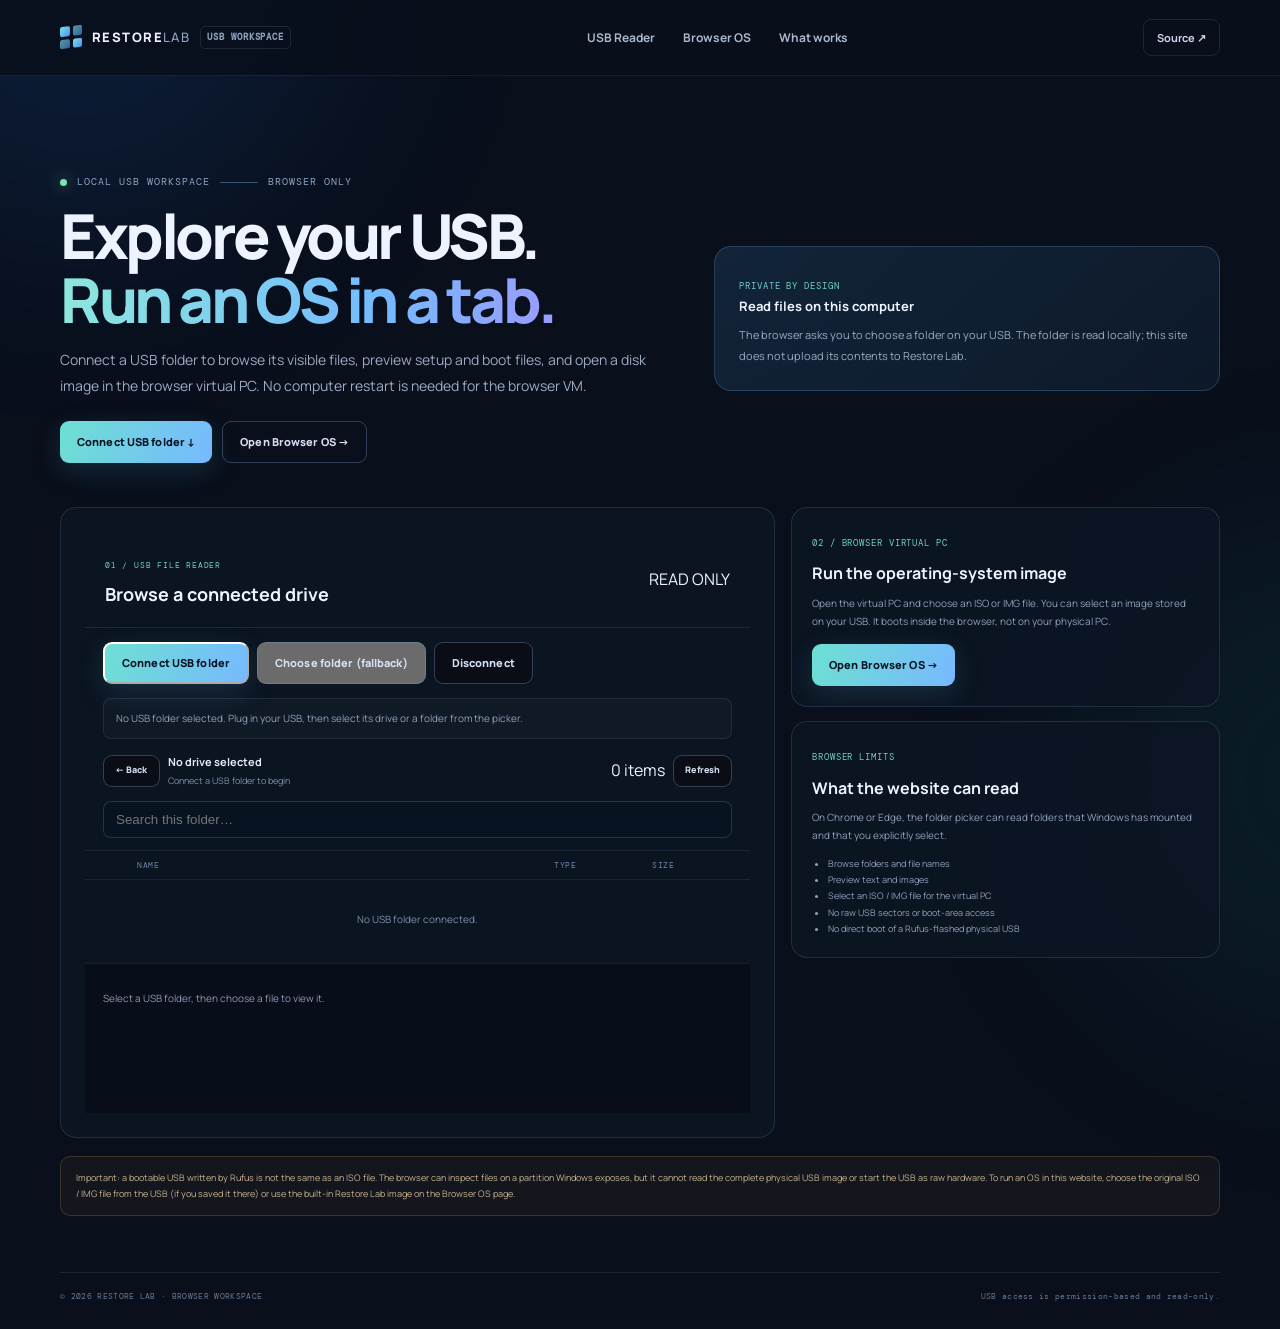
==== commit 56c50625: "Add the USB file count element" ====
--- a/index.html
+++ b/index.html
@@ -67,6 +67,7 @@
         <div class="usb-toolbar">
           <button class="button button-outline" id="usbBack" type="button" disabled>← Back</button>
           <div class="usb-drive-label"><span id="usbDriveName">No drive selected</span><small id="usbBreadcrumb">Connect a USB folder to begin</small></div>
+          <span class="usb-count" id="usbCount">0 items</span>
           <button class="button button-outline" id="usbRefresh" type="button" disabled>Refresh</button>
         </div>
         <input class="usb-search" id="usbSearch" type="search" placeholder="Search this folder…" aria-label="Search USB files">
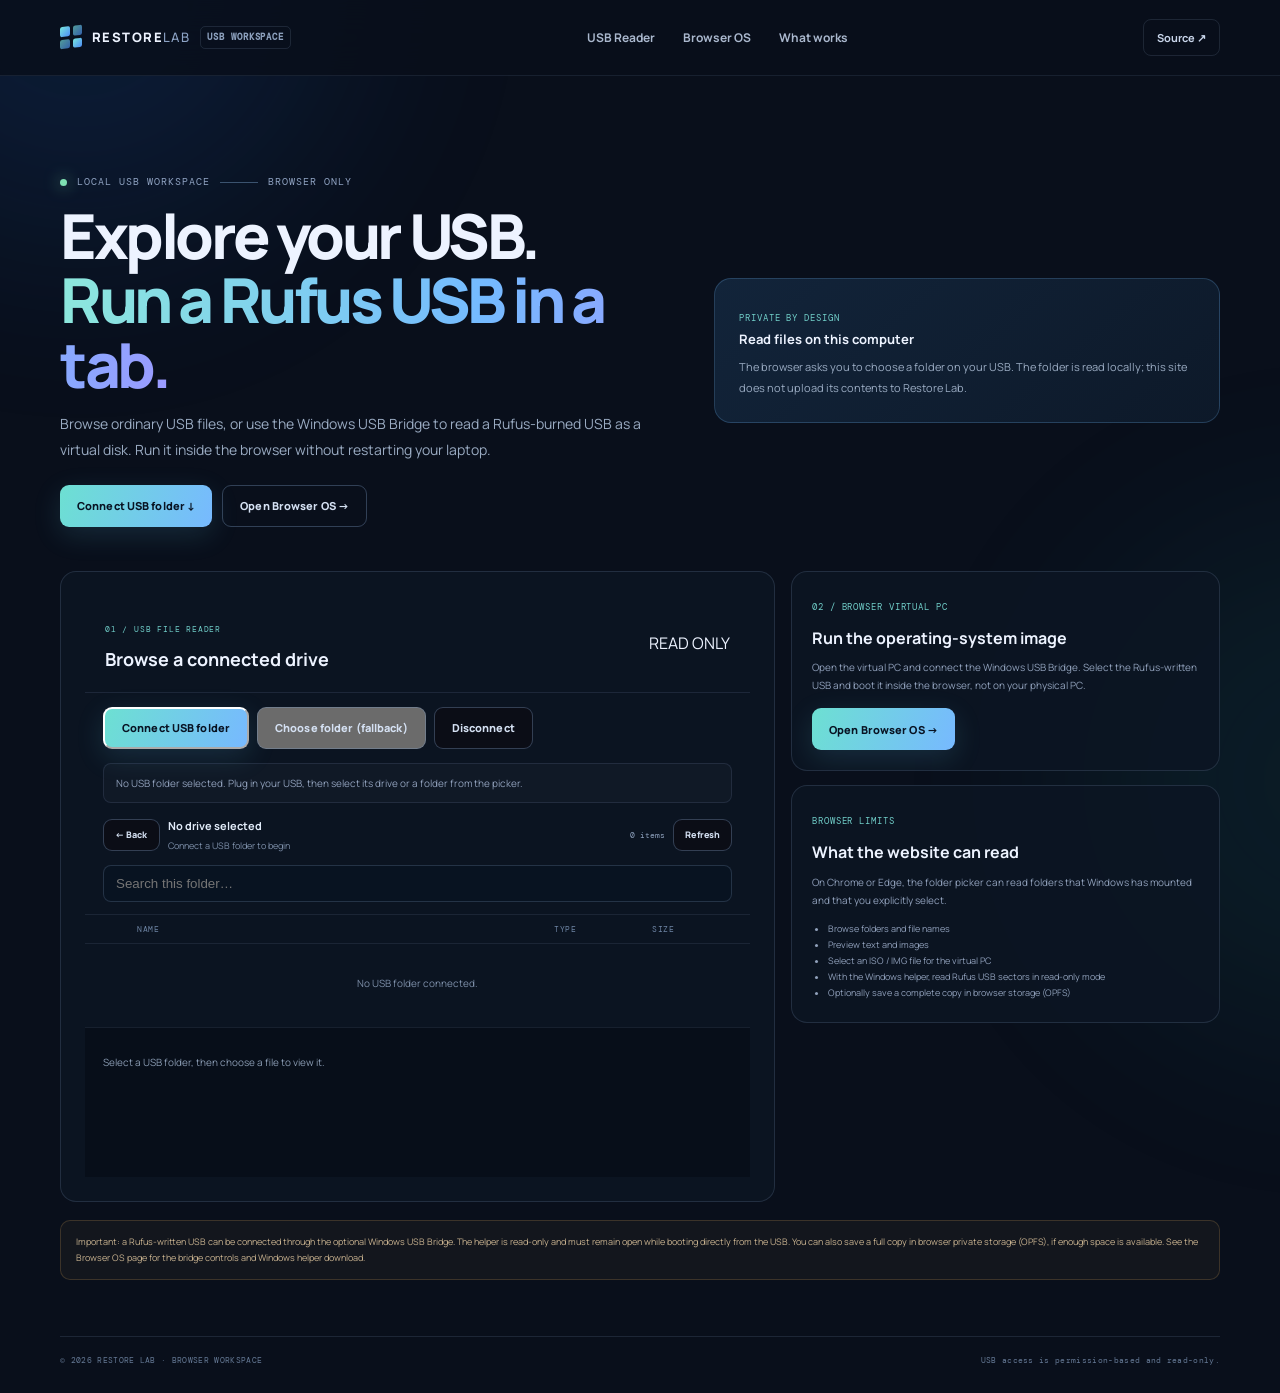
==== commit 19da52e8: "Update Restore Lab home page for Rufus USB Bridge" ====
--- a/index.html
+++ b/index.html
@@ -34,8 +34,8 @@
     <section class="usb-hero">
       <div>
         <div class="eyebrow"><span class="pulse-dot"></span> LOCAL USB WORKSPACE <span class="eyebrow-line"></span> BROWSER ONLY</div>
-        <h1>Explore your USB.<br><span class="gradient-text">Run an OS in a tab.</span></h1>
-        <p>Connect a USB folder to browse its visible files, preview setup and boot files, and open a disk image in the browser virtual PC. No computer restart is needed for the browser VM.</p>
+        <h1>Explore your USB.<br><span class="gradient-text">Run a Rufus USB in a tab.</span></h1>
+        <p>Browse ordinary USB files, or use the Windows USB Bridge to read a Rufus-burned USB as a virtual disk. Run it inside the browser without restarting your laptop.</p>
         <div class="usb-hero-actions">
           <a class="button button-primary" href="#usb-reader">Connect USB folder ↓</a>
           <a class="button button-outline" href="run.html">Open Browser OS →</a>
@@ -80,7 +80,7 @@
         <section class="usb-side-card">
           <span class="section-kicker">02 / BROWSER VIRTUAL PC</span>
           <h3>Run the operating-system image</h3>
-          <p>Open the virtual PC and choose an ISO or IMG file. You can select an image stored on your USB. It boots inside the browser, not on your physical PC.</p>
+          <p>Open the virtual PC and connect the Windows USB Bridge. Select the Rufus-written USB and boot it inside the browser, not on your physical PC.</p>
           <a class="button button-primary" href="run.html">Open Browser OS →</a>
         </section>
         <section class="usb-side-card" id="limits">
@@ -91,14 +91,14 @@
             <li>Browse folders and file names</li>
             <li>Preview text and images</li>
             <li>Select an ISO / IMG file for the virtual PC</li>
-            <li>No raw USB sectors or boot-area access</li>
-            <li>No direct boot of a Rufus-flashed physical USB</li>
+            <li>With the Windows helper, read Rufus USB sectors in read-only mode</li>
+            <li>Optionally save a complete copy in browser storage (OPFS)</li>
           </ul>
         </section>
       </aside>
     </section>
 
-    <p class="usb-footnote">Important: a bootable USB written by Rufus is not the same as an ISO file. The browser can inspect files on a partition Windows exposes, but it cannot read the complete physical USB image or start the USB as raw hardware. To run an OS in this website, choose the original ISO / IMG file from the USB (if you saved it there) or use the built-in Restore Lab image on the Browser OS page.</p>
+    <p class="usb-footnote">Important: a Rufus-written USB can be connected through the optional Windows USB Bridge. The helper is read-only and must remain open while booting directly from the USB. You can also save a full copy in browser private storage (OPFS), if enough space is available. See the Browser OS page for the bridge controls and Windows helper download.</p>
   </main>
 
   <footer class="footer shell">
--- a/usb-reader.css
+++ b/usb-reader.css
@@ -21,6 +21,7 @@
 .usb-toolbar .button { min-height:32px; padding:7px 11px; font-size:9px; }
 .usb-drive-label { min-width:0; flex:1; color:#e1ebf8; font-size:11px; font-weight:700; }
 .usb-drive-label small { display:block; color:#7f91aa; font-size:9px; font-weight:400; margin-top:4px; overflow-wrap:anywhere; }
+.usb-count { flex:0 0 auto; color:#8da1bc; font:8px "DM Mono",monospace; }
 .usb-search { width:calc(100% - 36px); margin:0 18px 12px; padding:10px 12px; color:#eef4fc; border:1px solid rgba(137,164,199,.22); border-radius:8px; background:#081321; outline:none; }
 .usb-search:focus { border-color:rgba(91,191,218,.65); box-shadow:0 0 0 3px rgba(91,191,218,.1); }
 .usb-list-head { display:grid; grid-template-columns:26px minmax(0,1fr) 90px 80px; gap:8px; padding:9px 18px; color:#6f86a5; border-top:1px solid rgba(137,164,199,.12); border-bottom:1px solid rgba(137,164,199,.12); font:8px "DM Mono",monospace; text-transform:uppercase; letter-spacing:.08em; }
